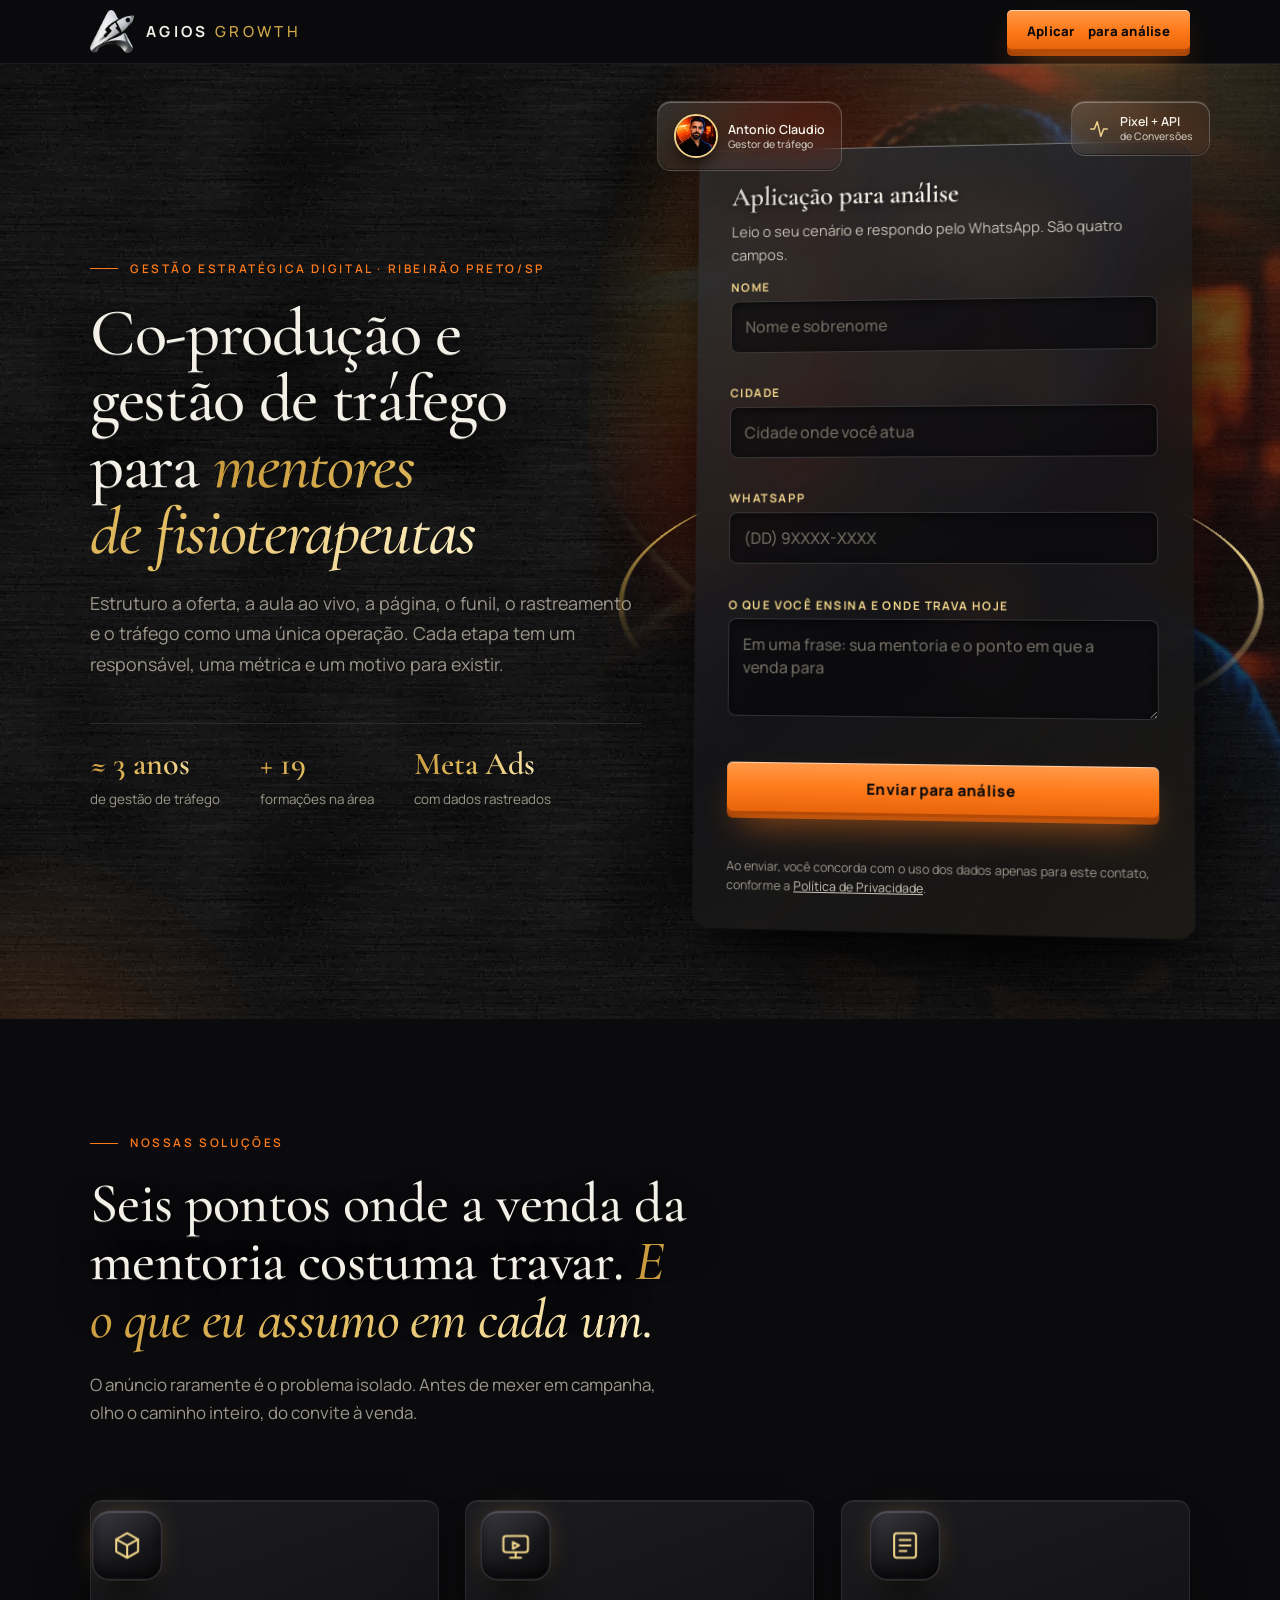
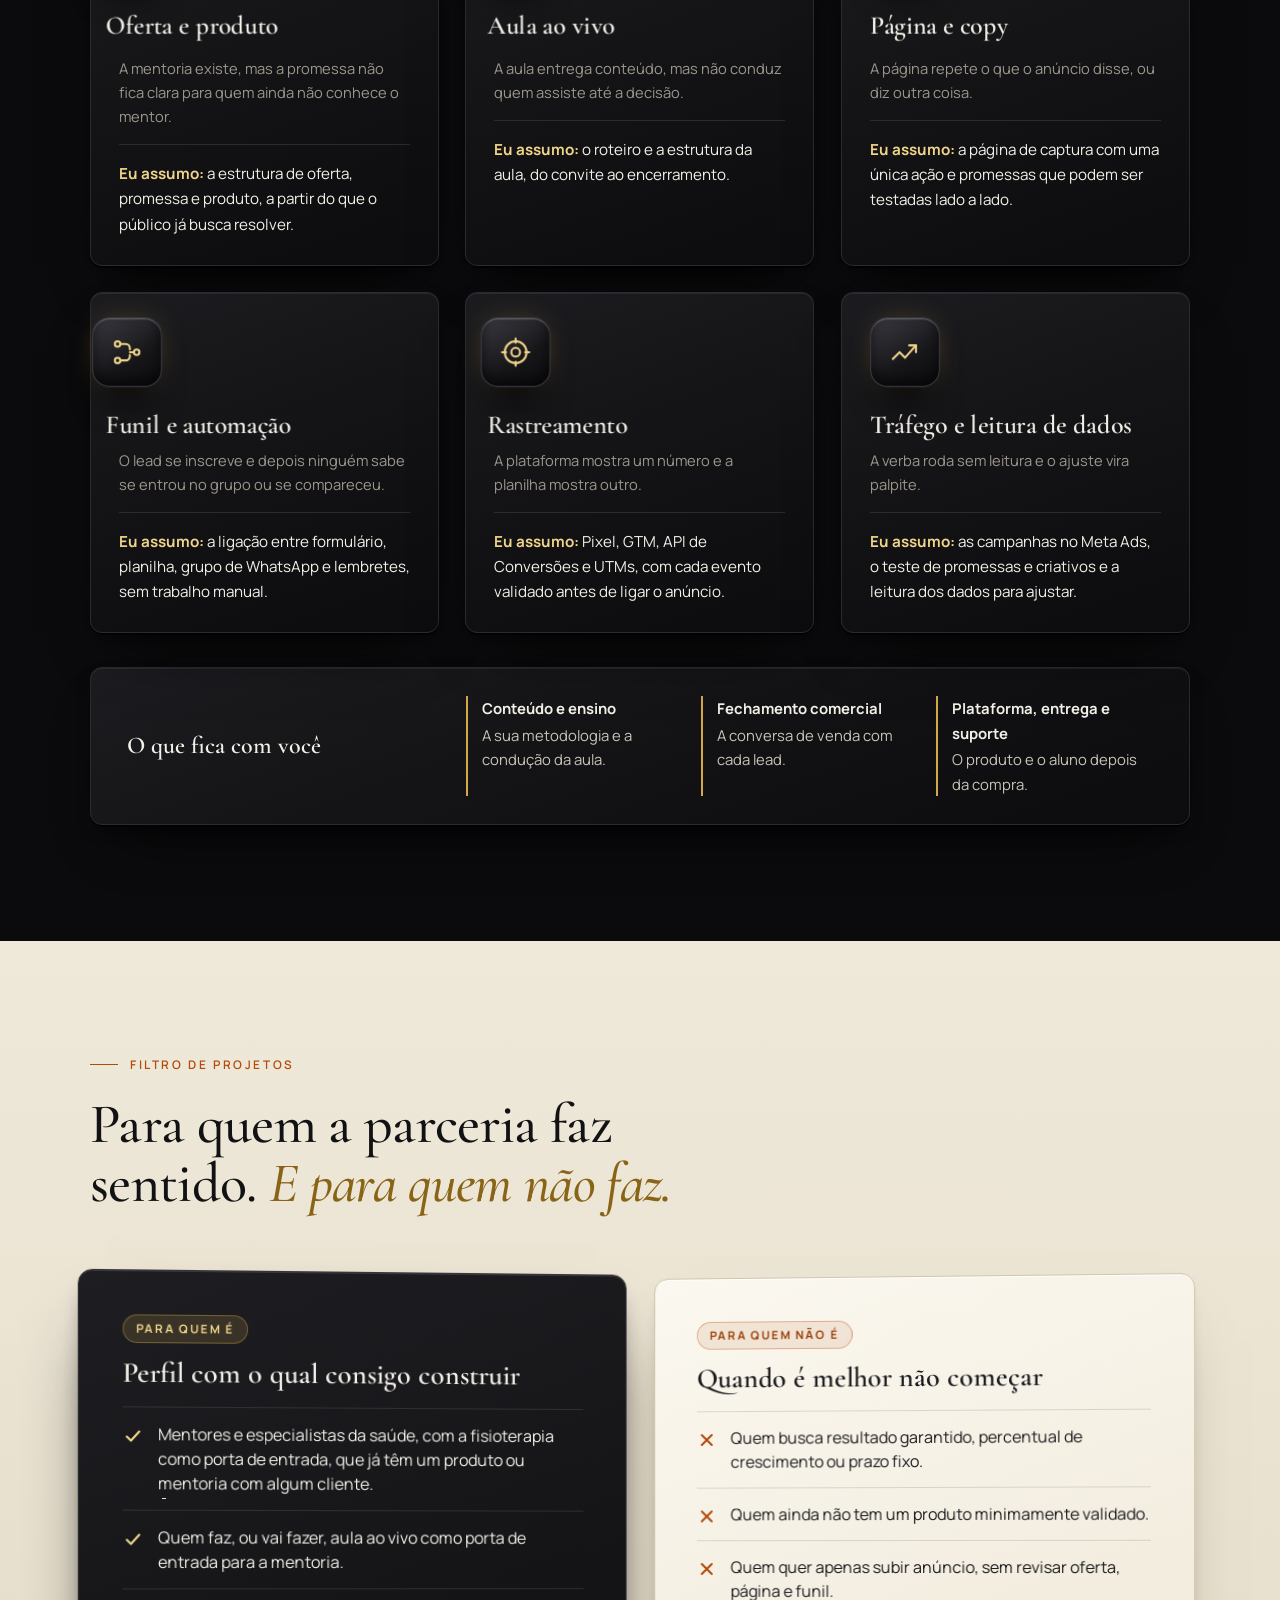
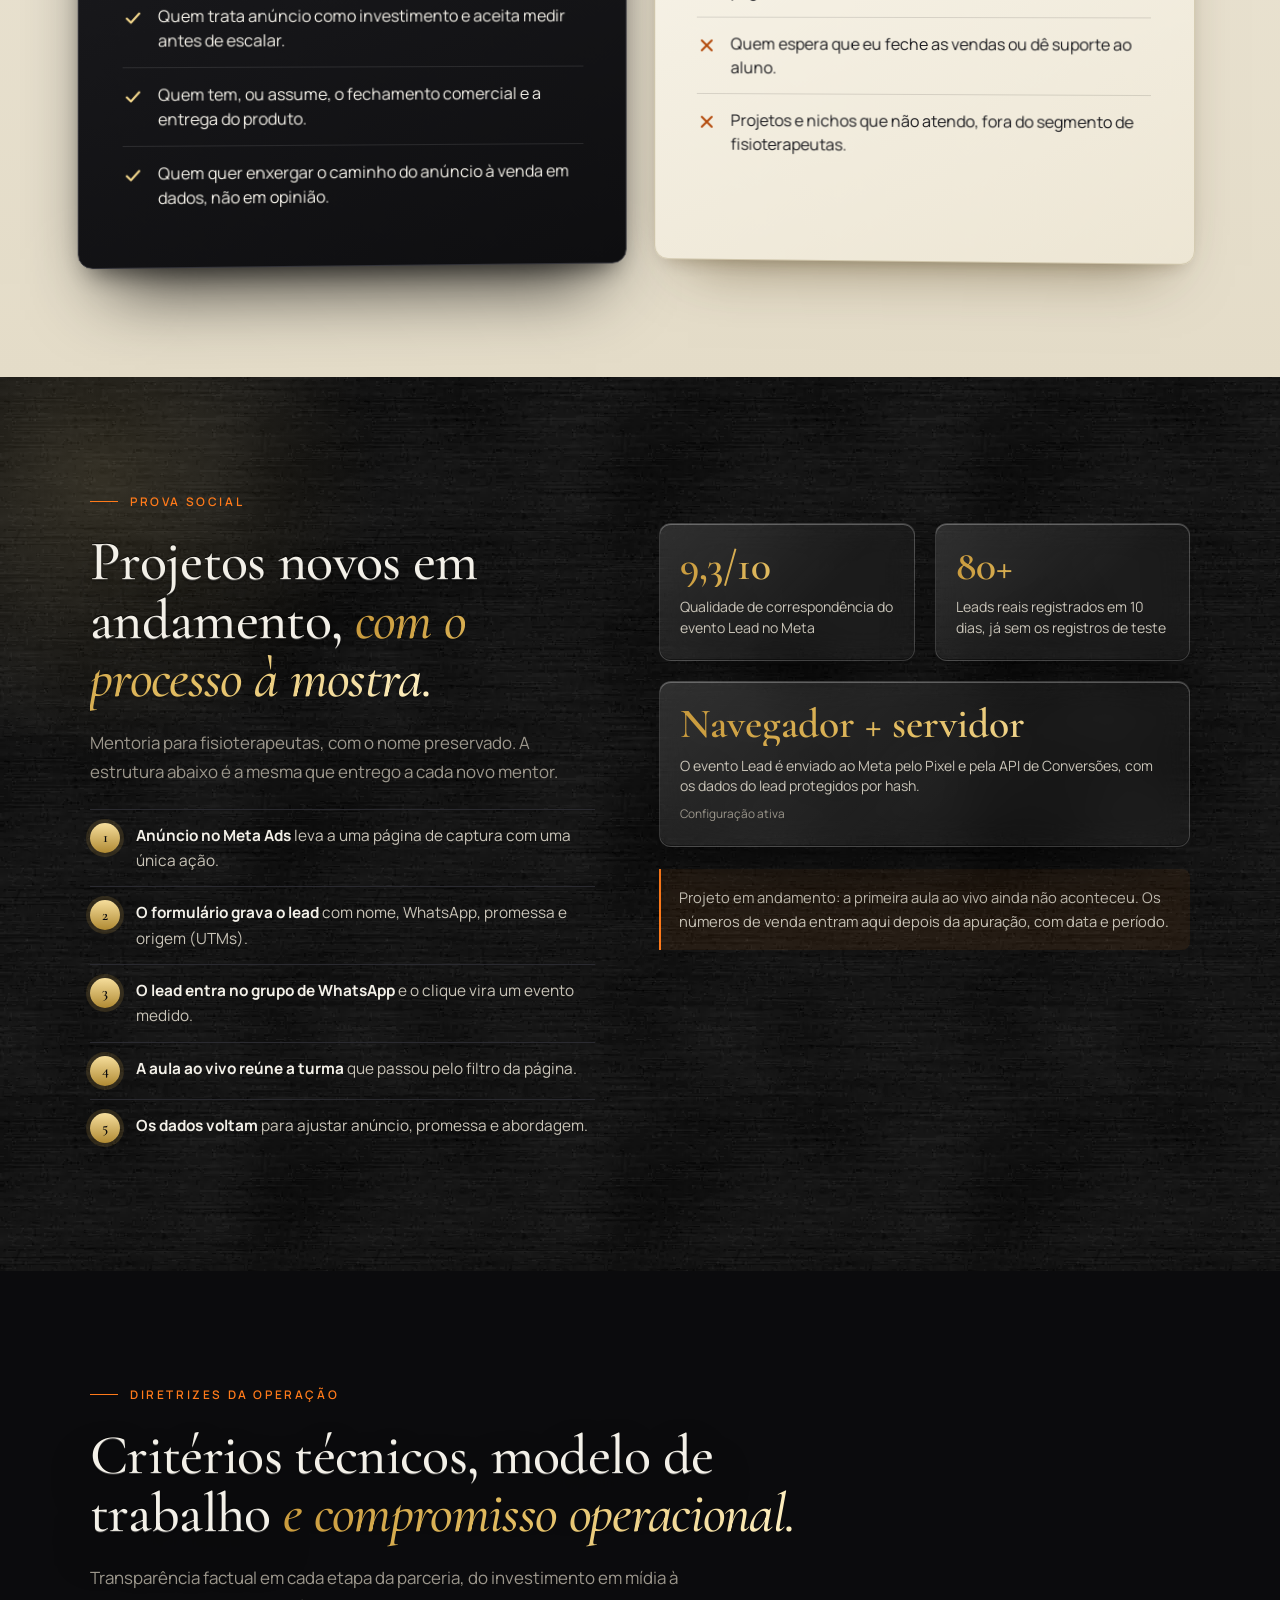
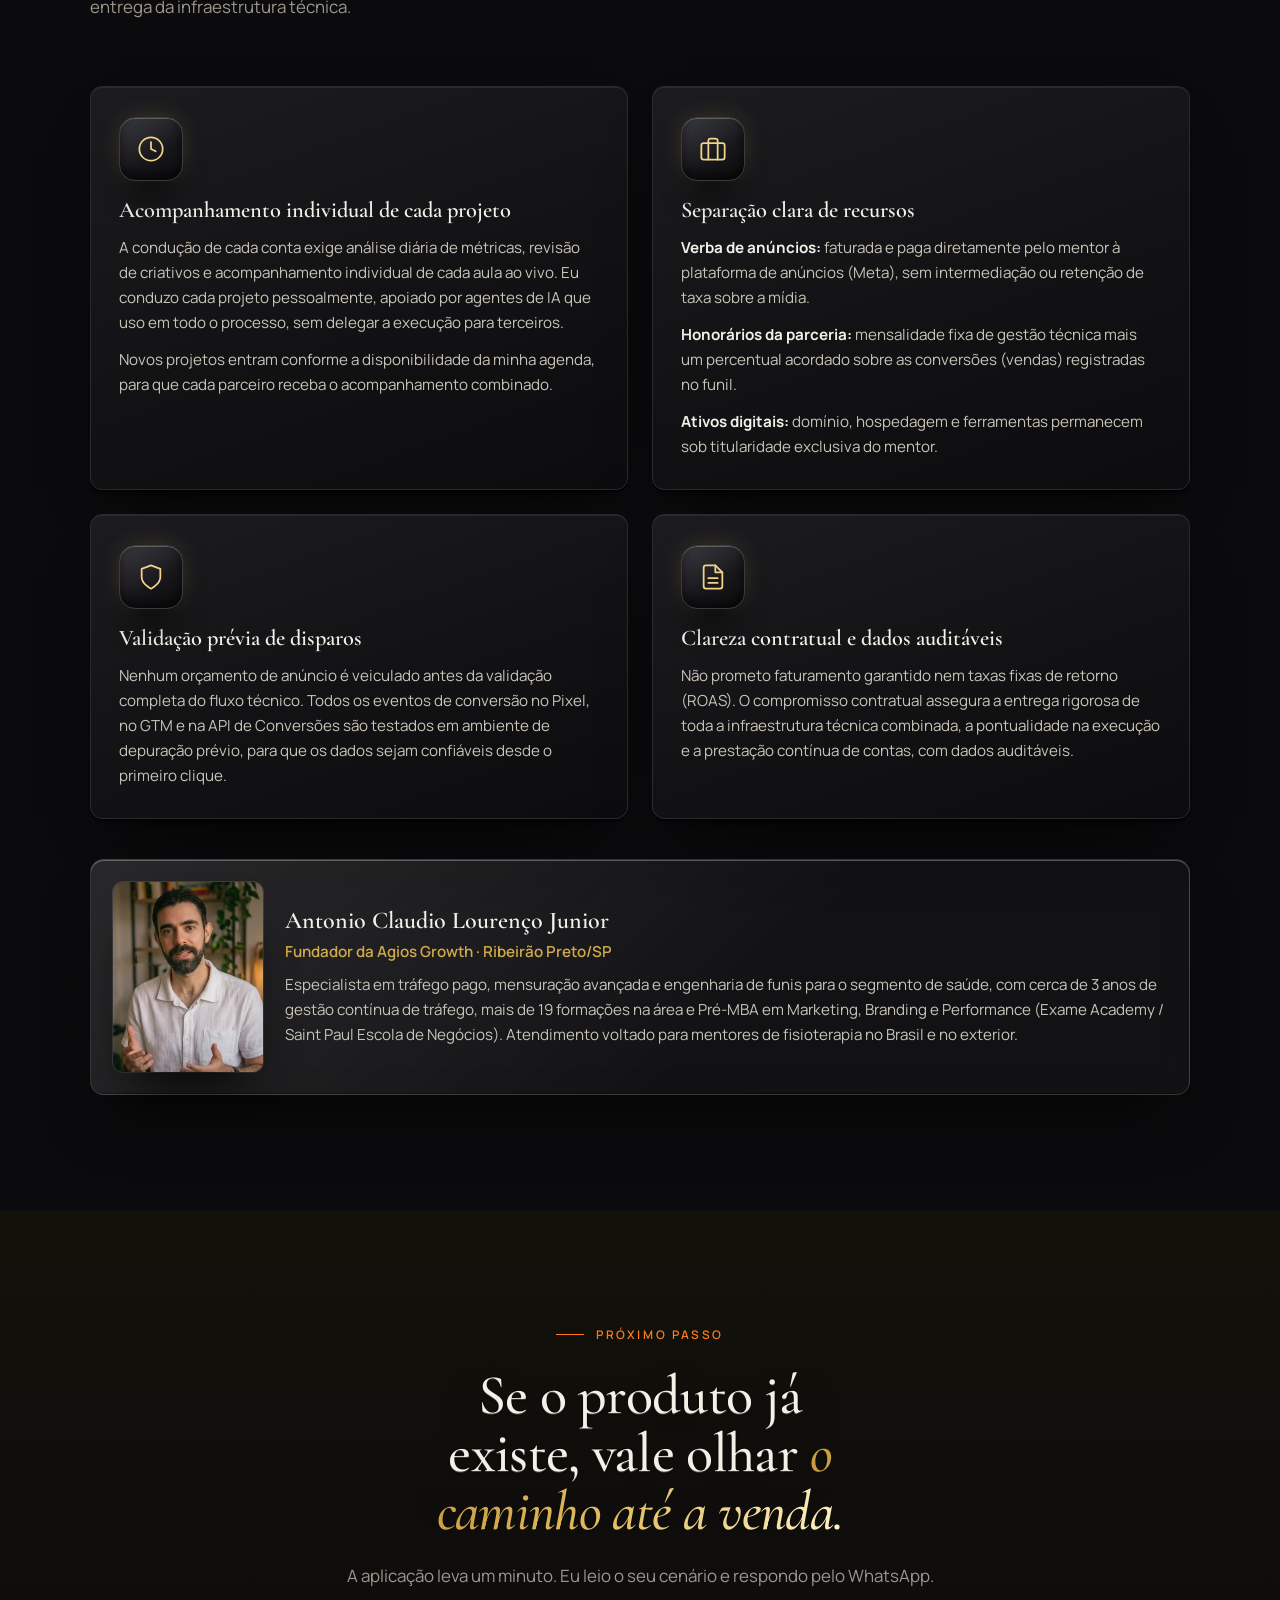
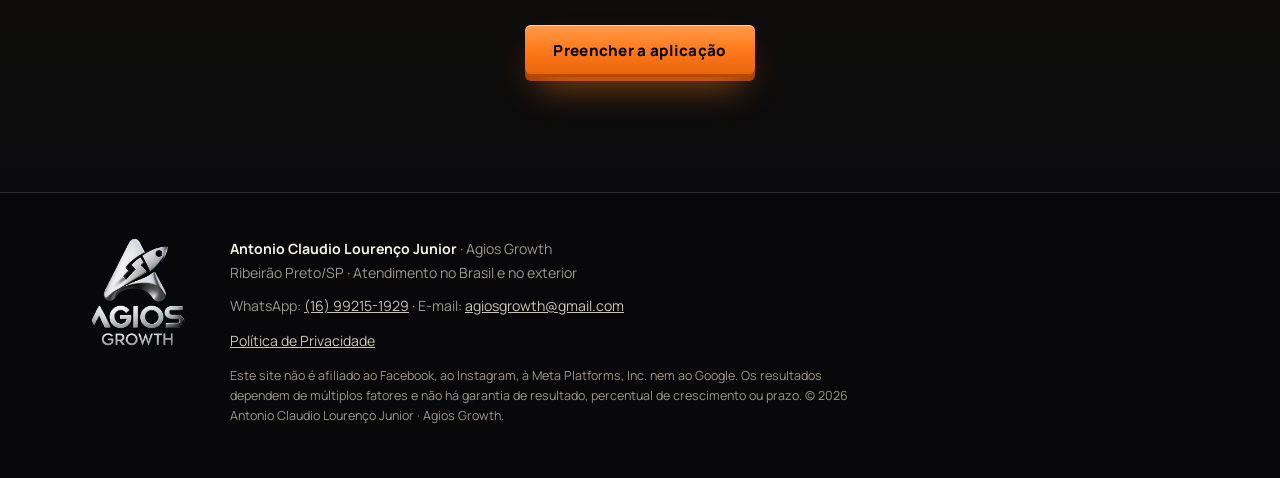
==== index.html @ ae83b144 "Add files via upload" ====
<!doctype html>
<html lang="pt-BR">
<head>
<meta charset="utf-8">
<meta name="viewport" content="width=device-width,initial-scale=1">
<title>Co-produção e gestão de tráfego para mentores de fisioterapeutas | Agios Growth</title>
<meta name="description" content="Oferta, aula ao vivo, página, funil, rastreamento e tráfego pago conduzidos em uma única operação para mentores de fisioterapeutas. Agios Growth, Ribeirão Preto/SP.">
<meta name="theme-color" content="#0B0B0D">
<link rel="canonical" href="https://gestaoparamentores.com.br/">
<meta property="og:type" content="website">
<meta property="og:url" content="https://gestaoparamentores.com.br/">
<meta property="og:site_name" content="Agios Growth">
<meta property="og:image" content="https://gestaoparamentores.com.br/img/og.jpg">
<meta property="og:image:width" content="1200">
<meta property="og:image:height" content="630">
<meta name="twitter:card" content="summary_large_image">
<meta property="og:locale" content="pt_BR">
<meta property="og:title" content="Co-produção e gestão de tráfego para mentores de fisioterapeutas">
<meta property="og:description" content="Do anúncio à venda, cada etapa com um responsável e uma métrica. Agios Growth.">
<link rel="icon" type="image/png" href="img/favicon-48.png">
<link rel="apple-touch-icon" href="img/icone-192.png">
<link rel="preconnect" href="https://fonts.googleapis.com">
<link rel="preconnect" href="https://fonts.gstatic.com" crossorigin>
<link rel="preload" as="image" href="img/hero.webp" type="image/webp" media="(min-width:1001px)">
<link href="https://fonts.googleapis.com/css2?family=Cormorant+Garamond:ital,wght@0,500;0,600;1,500;1,600&family=Manrope:wght@400;500;600;700;800&display=swap" rel="stylesheet">
<link rel="stylesheet" href="style.css">
<script src="config.js" defer></script>
<script src="app.js" defer></script>
<script type="application/ld+json">{"@context":"https://schema.org","@type":"ProfessionalService","name":"Agios Growth","founder":{"@type":"Person","name":"Antonio Claudio Lourenço Junior"},"areaServed":["BR","Exterior"],"address":{"@type":"PostalAddress","addressLocality":"Ribeirão Preto","addressRegion":"SP","addressCountry":"BR"},"description":"Co-produção e gestão de tráfego pago para mentores de fisioterapeutas."}</script>
</head>
<body>
<a class="skip" href="#aplicar">Ir para o formulário</a>

<header class="top">
<div class="wrap">
<a class="brand" href="#topo" aria-label="Agios Growth, início"><img src="img/simbolo-s.webp" alt="" width="44" height="43"><span>AGIOS <b>GROWTH</b></span></a>
<a class="btn btn-act" href="#aplicar" data-go-form>Aplicar<span class="hm">&nbsp;para análise</span></a>
</div>
</header>

<main id="topo">

<!-- DOBRA 1 · HERO + FORMULÁRIO -->
<section class="hero metal" aria-labelledby="h1">
<div class="orb beam" aria-hidden="true" style="width:900px;height:900px;right:-260px;top:-420px;background:radial-gradient(closest-side,rgba(240,212,138,.30),rgba(209,169,74,.10) 45%,transparent 70%)"></div>
<div class="orb" aria-hidden="true" style="width:700px;height:700px;left:-320px;bottom:-420px;background:radial-gradient(closest-side,rgba(255,122,26,.16),transparent 70%)"></div>
<div class="photo" aria-hidden="true"><img src="img/hero.webp" alt="" width="1200" height="1449" fetchpriority="high" decoding="async"></div>
<div class="wrap hero-grid">
<div>
<p class="kicker">Gestão estratégica digital · Ribeirão Preto/SP</p>
<h1 id="h1" class="emboss">Co-produção e gestão de tráfego para <span class="gold">mentores de fisioterapeutas</span></h1>
<p class="lead">Estruturo a oferta, a aula ao vivo, a página, o funil, o rastreamento e o tráfego como uma única operação. Cada etapa tem um responsável, uma métrica e um motivo para existir.</p>
<ul class="stats">
<li><span class="n gold">≈ 3 anos</span><span class="t">de gestão de tráfego</span></li>
<li><span class="n gold">+ 19</span><span class="t">formações na área</span></li>
<li><span class="n gold">Meta Ads</span><span class="t">com dados rastreados</span></li>
</ul>
</div>

<div class="card-wrap" id="aplicar">
<div class="ring" aria-hidden="true"><i></i></div>
<div class="glass chip fa" style="left:-7%;top:-5%" aria-hidden="true"><img class="av" src="img/hero.webp" alt="" width="44" height="44" decoding="async"><span>Antonio Claudio<small>Gestor de tráfego</small></span></div>
<div class="glass chip fb" style="right:-4%;top:-5%" aria-hidden="true"><svg width="22" height="22" viewBox="0 0 24 24" fill="none" stroke="#F0D48A" stroke-width="1.6" stroke-linecap="round" stroke-linejoin="round"><path d="M3 12h4l3-8 4 16 3-8h4"/></svg><span>Pixel + API<small>de Conversões</small></span></div>

<form id="form-lead" class="fcard" novalidate autocomplete="on" aria-labelledby="f-titulo">
<h2 id="f-titulo" class="emboss">Aplicação para análise</h2>
<p class="sub">Leio o seu cenário e respondo pelo WhatsApp. São quatro campos.</p>

<div class="field"><label for="f-nome">Nome</label><input id="f-nome" name="nome" type="text" autocomplete="name" placeholder="Nome e sobrenome" required><p class="err" role="alert"></p></div>
<div class="field"><label for="f-cidade">Cidade</label><input id="f-cidade" name="cidade" type="text" autocomplete="address-level2" placeholder="Cidade onde você atua" required><p class="err" role="alert"></p></div>
<div class="field"><label for="f-whatsapp">WhatsApp</label><input id="f-whatsapp" name="whatsapp" type="tel" inputmode="numeric" autocomplete="tel-national" placeholder="(DD) 9XXXX-XXXX" required><p class="err" role="alert"></p></div>
<div class="field"><label for="f-descricao">O que você ensina e onde trava hoje</label><textarea id="f-descricao" name="descricao" rows="3" maxlength="400" placeholder="Em uma frase: sua mentoria e o ponto em que a venda para" required></textarea><p class="err" role="alert"></p></div>
<div class="hp" aria-hidden="true"><label>Empresa<input name="empresa" type="text" tabindex="-1" autocomplete="off"></label></div>

<button class="btn btn-act" type="submit">Enviar para análise</button>
<p class="fmsg" id="fmsg" role="alert"></p>
<p class="fine">Ao enviar, você concorda com o uso dos dados apenas para este contato, conforme a <a href="privacidade.html">Política de Privacidade</a>.</p>
</form>
</div>
</div>
</section>

<!-- DOBRA 2 · SOLUÇÕES -->
<section class="sec" aria-labelledby="h-sol">
<div class="wrap">
<div class="rv" style="max-width:820px">
<p class="kicker">Nossas soluções</p>
<h2 id="h-sol" class="h2 emboss">Seis pontos onde a venda da mentoria costuma travar. <span class="gold">E o que eu assumo em cada um.</span></h2>
<p class="lead">O anúncio raramente é o problema isolado. Antes de mexer em campanha, olho o caminho inteiro, do convite à venda.</p>
</div>

<div class="g3" style="margin-top:clamp(40px,6vw,72px)">
<article class="sol plate rv">
<div class="ico"><svg width="30" height="30" viewBox="0 0 24 24" fill="none" stroke="#F0D48A" stroke-width="1.5" stroke-linecap="round" stroke-linejoin="round"><path d="M12 3l8 4.5v9L12 21l-8-4.5v-9z"/><path d="M12 12l8-4.5M12 12v9M12 12L4 7.5"/></svg></div>
<h3>Oferta e produto</h3>
<p class="trava">A mentoria existe, mas a promessa não fica clara para quem ainda não conhece o mentor.</p>
<p class="assumo"><b>Eu assumo:</b> a estrutura de oferta, promessa e produto, a partir do que o público já busca resolver.</p>
</article>
<article class="sol plate rv">
<div class="ico"><svg width="30" height="30" viewBox="0 0 24 24" fill="none" stroke="#F0D48A" stroke-width="1.5" stroke-linecap="round" stroke-linejoin="round"><rect x="3" y="5" width="18" height="12" rx="2"/><path d="M10 9.5l4.5 2.5-4.5 2.5zM8 21h8M12 17v4"/></svg></div>
<h3>Aula ao vivo</h3>
<p class="trava">A aula entrega conteúdo, mas não conduz quem assiste até a decisão.</p>
<p class="assumo"><b>Eu assumo:</b> o roteiro e a estrutura da aula, do convite ao encerramento.</p>
</article>
<article class="sol plate rv">
<div class="ico"><svg width="30" height="30" viewBox="0 0 24 24" fill="none" stroke="#F0D48A" stroke-width="1.5" stroke-linecap="round" stroke-linejoin="round"><rect x="4" y="3" width="16" height="18" rx="2"/><path d="M8 8h8M8 12h8M8 16h5"/></svg></div>
<h3>Página e copy</h3>
<p class="trava">A página repete o que o anúncio disse, ou diz outra coisa.</p>
<p class="assumo"><b>Eu assumo:</b> a página de captura com uma única ação e promessas que podem ser testadas lado a lado.</p>
</article>
<article class="sol plate rv">
<div class="ico"><svg width="30" height="30" viewBox="0 0 24 24" fill="none" stroke="#F0D48A" stroke-width="1.5" stroke-linecap="round" stroke-linejoin="round"><circle cx="5" cy="6" r="2"/><circle cx="5" cy="18" r="2"/><circle cx="19" cy="12" r="2"/><path d="M7 6h4a3 3 0 013 3v1M7 18h4a3 3 0 003-3v-1M14 12h3"/></svg></div>
<h3>Funil e automação</h3>
<p class="trava">O lead se inscreve e depois ninguém sabe se entrou no grupo ou se compareceu.</p>
<p class="assumo"><b>Eu assumo:</b> a ligação entre formulário, planilha, grupo de WhatsApp e lembretes, sem trabalho manual.</p>
</article>
<article class="sol plate rv">
<div class="ico"><svg width="30" height="30" viewBox="0 0 24 24" fill="none" stroke="#F0D48A" stroke-width="1.5" stroke-linecap="round" stroke-linejoin="round"><circle cx="12" cy="12" r="8"/><circle cx="12" cy="12" r="3.2"/><path d="M12 2v3M12 19v3M2 12h3M19 12h3"/></svg></div>
<h3>Rastreamento</h3>
<p class="trava">A plataforma mostra um número e a planilha mostra outro.</p>
<p class="assumo"><b>Eu assumo:</b> Pixel, GTM, API de Conversões e UTMs, com cada evento validado antes de ligar o anúncio.</p>
</article>
<article class="sol plate rv">
<div class="ico"><svg width="30" height="30" viewBox="0 0 24 24" fill="none" stroke="#F0D48A" stroke-width="1.5" stroke-linecap="round" stroke-linejoin="round"><path d="M3 17l5-5 4 4 8-9"/><path d="M15 7h5v5"/></svg></div>
<h3>Tráfego e leitura de dados</h3>
<p class="trava">A verba roda sem leitura e o ajuste vira palpite.</p>
<p class="assumo"><b>Eu assumo:</b> as campanhas no Meta Ads, o teste de promessas e criativos e a leitura dos dados para ajustar.</p>
</article>
</div>

<div class="fica plate rv">
<h3>O que fica com você</h3>
<ul>
<li><strong>Conteúdo e ensino</strong>A sua metodologia e a condução da aula.</li>
<li><strong>Fechamento comercial</strong>A conversa de venda com cada lead.</li>
<li><strong>Plataforma, entrega e suporte</strong>O produto e o aluno depois da compra.</li>
</ul>
</div>
</div>
</section>

<!-- DOBRA 3 · PARA QUEM É / NÃO É -->
<section class="sec light" aria-labelledby="h-fit">
<div class="wrap">
<div class="rv" style="max-width:820px">
<p class="kicker">Filtro de projetos</p>
<h2 id="h-fit" class="h2">Para quem a parceria faz sentido. <span class="gold-d">E para quem não faz.</span></h2>
</div>
<div class="fit">
<div class="yes rv">
<span class="badge">Para quem é</span>
<h3>Perfil com o qual consigo construir</h3>
<ul>
<li><svg width="20" height="20" viewBox="0 0 20 20" fill="none" stroke="#F0D48A" stroke-width="2" stroke-linecap="round" stroke-linejoin="round"><path d="M4 10.5l4 4 8-9"/></svg><span>Mentores e especialistas da saúde, com a fisioterapia como porta de entrada, que já têm um produto ou mentoria com algum cliente.</span></li>
<li><svg width="20" height="20" viewBox="0 0 20 20" fill="none" stroke="#F0D48A" stroke-width="2" stroke-linecap="round" stroke-linejoin="round"><path d="M4 10.5l4 4 8-9"/></svg><span>Quem faz, ou vai fazer, aula ao vivo como porta de entrada para a mentoria.</span></li>
<li><svg width="20" height="20" viewBox="0 0 20 20" fill="none" stroke="#F0D48A" stroke-width="2" stroke-linecap="round" stroke-linejoin="round"><path d="M4 10.5l4 4 8-9"/></svg><span>Quem trata anúncio como investimento e aceita medir antes de escalar.</span></li>
<li><svg width="20" height="20" viewBox="0 0 20 20" fill="none" stroke="#F0D48A" stroke-width="2" stroke-linecap="round" stroke-linejoin="round"><path d="M4 10.5l4 4 8-9"/></svg><span>Quem tem, ou assume, o fechamento comercial e a entrega do produto.</span></li>
<li><svg width="20" height="20" viewBox="0 0 20 20" fill="none" stroke="#F0D48A" stroke-width="2" stroke-linecap="round" stroke-linejoin="round"><path d="M4 10.5l4 4 8-9"/></svg><span>Quem quer enxergar o caminho do anúncio à venda em dados, não em opinião.</span></li>
</ul>
</div>
<div class="no rv">
<span class="badge">Para quem não é</span>
<h3>Quando é melhor não começar</h3>
<ul>
<li><svg width="20" height="20" viewBox="0 0 20 20" fill="none" stroke="#B3490A" stroke-width="2" stroke-linecap="round"><path d="M5 5l10 10M15 5L5 15"/></svg><span>Quem busca resultado garantido, percentual de crescimento ou prazo fixo.</span></li>
<li><svg width="20" height="20" viewBox="0 0 20 20" fill="none" stroke="#B3490A" stroke-width="2" stroke-linecap="round"><path d="M5 5l10 10M15 5L5 15"/></svg><span>Quem ainda não tem um produto minimamente validado.</span></li>
<li><svg width="20" height="20" viewBox="0 0 20 20" fill="none" stroke="#B3490A" stroke-width="2" stroke-linecap="round"><path d="M5 5l10 10M15 5L5 15"/></svg><span>Quem quer apenas subir anúncio, sem revisar oferta, página e funil.</span></li>
<li><svg width="20" height="20" viewBox="0 0 20 20" fill="none" stroke="#B3490A" stroke-width="2" stroke-linecap="round"><path d="M5 5l10 10M15 5L5 15"/></svg><span>Quem espera que eu feche as vendas ou dê suporte ao aluno.</span></li>
<li><svg width="20" height="20" viewBox="0 0 20 20" fill="none" stroke="#B3490A" stroke-width="2" stroke-linecap="round"><path d="M5 5l10 10M15 5L5 15"/></svg><span>Projetos e nichos que não atendo, fora do segmento de fisioterapeutas.</span></li>
</ul>
</div>
</div>
</div>
</section>

<!-- DOBRA 4 · PROVA SOCIAL -->
<section class="sec metal" aria-labelledby="h-prova">
<div class="orb beam" aria-hidden="true" style="width:800px;height:800px;left:-300px;top:-300px;background:radial-gradient(closest-side,rgba(240,212,138,.14),transparent 70%)"></div>
<div class="wrap">
<div class="proof">
<div class="rv">
<p class="kicker">Prova social</p>
<h2 id="h-prova" class="h2 emboss">Projetos novos em andamento, <span class="gold">com o processo à mostra.</span></h2>
<p class="lead">Mentoria para fisioterapeutas, com o nome preservado. A estrutura abaixo é a mesma que entrego a cada novo mentor.</p>
<ol class="flow">
<li><span><strong>Anúncio no Meta Ads</strong> leva a uma página de captura com uma única ação.</span></li>
<li><span><strong>O formulário grava o lead</strong> com nome, WhatsApp, promessa e origem (UTMs).</span></li>
<li><span><strong>O lead entra no grupo de WhatsApp</strong> e o clique vira um evento medido.</span></li>
<li><span><strong>A aula ao vivo reúne a turma</strong> que passou pelo filtro da página.</span></li>
<li><span><strong>Os dados voltam</strong> para ajustar anúncio, promessa e abordagem.</span></li>
</ol>
</div>
<div class="rv">
<div class="metrics">
<div class="metric glass"><p class="v gold">9,3/10</p><p class="l">Qualidade de correspondência do evento Lead no Meta</p></div>
<div class="metric glass"><p class="v gold">80+</p><p class="l">Leads reais registrados em 10 dias, já sem os registros de teste</p></div>
<div class="metric glass" style="grid-column:1/-1"><p class="v gold">Navegador + servidor</p><p class="l">O evento Lead é enviado ao Meta pelo Pixel e pela API de Conversões, com os dados do lead protegidos por hash.</p><span class="d">Configuração ativa</span></div>
</div>
<p class="note">Projeto em andamento: a primeira aula ao vivo ainda não aconteceu. Os números de venda entram aqui depois da apuração, com data e período.</p>
</div>
</div>

</div>
</section>

<!-- DIRETRIZES DA OPERAÇÃO -->
<section class="sec dir" aria-labelledby="h-diretrizes">
<div class="wrap">
<div class="rv" style="max-width:820px">
<p class="kicker">Diretrizes da operação</p>
<h2 id="h-diretrizes" class="h2 emboss">Critérios técnicos, modelo de trabalho <span class="gold">e compromisso operacional.</span></h2>
<p class="lead">Transparência factual em cada etapa da parceria, do investimento em mídia à entrega da infraestrutura técnica.</p>
</div>

<div class="dir-grid">

<article class="plate rv">
<div class="ico"><svg width="28" height="28" viewBox="0 0 24 24" fill="none" stroke="#F0D48A" stroke-width="1.5" stroke-linecap="round" stroke-linejoin="round" aria-hidden="true"><circle cx="12" cy="12" r="10"/><polyline points="12 6 12 12 16 14"/></svg></div>
<h3>Acompanhamento individual de cada projeto</h3>
<p>A condução de cada conta exige análise diária de métricas, revisão de criativos e acompanhamento individual de cada aula ao vivo. Eu conduzo cada projeto pessoalmente, apoiado por agentes de IA que uso em todo o processo, sem delegar a execução para terceiros.</p>
<p>Novos projetos entram conforme a disponibilidade da minha agenda, para que cada parceiro receba o acompanhamento combinado.</p>
</article>

<article class="plate rv">
<div class="ico"><svg width="28" height="28" viewBox="0 0 24 24" fill="none" stroke="#F0D48A" stroke-width="1.5" stroke-linecap="round" stroke-linejoin="round" aria-hidden="true"><rect x="2" y="7" width="20" height="14" rx="2" ry="2"/><path d="M16 21V5a2 2 0 0 0-2-2h-4a2 2 0 0 0-2 2v16"/></svg></div>
<h3>Separação clara de recursos</h3>
<p><strong>Verba de anúncios:</strong> faturada e paga diretamente pelo mentor à plataforma de anúncios (Meta), sem intermediação ou retenção de taxa sobre a mídia.</p>
<p><strong>Honorários da parceria:</strong> mensalidade fixa de gestão técnica mais um percentual acordado sobre as conversões (vendas) registradas no funil.</p>
<p><strong>Ativos digitais:</strong> domínio, hospedagem e ferramentas permanecem sob titularidade exclusiva do mentor.</p>
</article>

<article class="plate rv">
<div class="ico"><svg width="28" height="28" viewBox="0 0 24 24" fill="none" stroke="#F0D48A" stroke-width="1.5" stroke-linecap="round" stroke-linejoin="round" aria-hidden="true"><path d="M12 22s8-4 8-10V5l-8-3-8 3v7c0 6 8 10 8 10z"/></svg></div>
<h3>Validação prévia de disparos</h3>
<p>Nenhum orçamento de anúncio é veiculado antes da validação completa do fluxo técnico. Todos os eventos de conversão no Pixel, no GTM e na API de Conversões são testados em ambiente de depuração prévio, para que os dados sejam confiáveis desde o primeiro clique.</p>
</article>

<article class="plate rv">
<div class="ico"><svg width="28" height="28" viewBox="0 0 24 24" fill="none" stroke="#F0D48A" stroke-width="1.5" stroke-linecap="round" stroke-linejoin="round" aria-hidden="true"><path d="M14 2H6a2 2 0 0 0-2 2v16a2 2 0 0 0 2 2h12a2 2 0 0 0 2-2V8z"/><polyline points="14 2 14 8 20 8"/><line x1="16" y1="13" x2="8" y2="13"/><line x1="16" y1="17" x2="8" y2="17"/></svg></div>
<h3>Clareza contratual e dados auditáveis</h3>
<p>Não prometo faturamento garantido nem taxas fixas de retorno (ROAS). O compromisso contratual assegura a entrega rigorosa de toda a infraestrutura técnica combinada, a pontualidade na execução e a prestação contínua de contas, com dados auditáveis.</p>
</article>

</div>

<div class="who glass rv">
<img src="img/especialista.webp" alt="Antonio Claudio Lourenço Jr., fundador da Agios Growth" width="150" height="190" loading="lazy" decoding="async">
<div>
<h3>Antonio Claudio Lourenço Junior</h3>
<p class="role">Fundador da Agios Growth · Ribeirão Preto/SP</p>
<p>Especialista em tráfego pago, mensuração avançada e engenharia de funis para o segmento de saúde, com cerca de 3 anos de gestão contínua de tráfego, mais de 19 formações na área e Pré-MBA em Marketing, Branding e Performance (Exame Academy / Saint Paul Escola de Negócios). Atendimento voltado para mentores de fisioterapia no Brasil e no exterior.</p>
</div>
</div>

</div>
</section>

<!-- FECHAMENTO -->
<section class="sec close" aria-labelledby="h-fim">
<div class="wrap">
<p class="kicker" style="justify-content:center">Próximo passo</p>
<h2 id="h-fim" class="h2 emboss">Se o produto já existe, vale olhar <span class="gold">o caminho até a venda.</span></h2>
<p class="lead">A aplicação leva um minuto. Eu leio o seu cenário e respondo pelo WhatsApp.</p>
<p style="margin-top:34px"><a class="btn btn-act" href="#aplicar" data-go-form>Preencher a aplicação</a></p>
</div>
</section>
</main>

<footer class="foot">
<div class="wrap">
<img src="img/logo-s.webp" alt="Agios Growth" width="96" height="109" loading="lazy">
<div>
<p><strong>Antonio Claudio Lourenço Junior</strong> · Agios Growth<br>Ribeirão Preto/SP · Atendimento no Brasil e no exterior</p>
<p class="contact">WhatsApp: <a href="https://wa.me/5516992151929" rel="noopener">(16) 99215-1929</a> · E-mail: <a href="mailto:agiosgrowth@gmail.com">agiosgrowth@gmail.com</a></p>
<nav aria-label="Informações legais"><a href="privacidade.html">Política de Privacidade</a></nav>
<p class="meta">Este site não é afiliado ao Facebook, ao Instagram, à Meta Platforms, Inc. nem ao Google. Os resultados dependem de múltiplos fatores e não há garantia de resultado, percentual de crescimento ou prazo. © 2026 Antonio Claudio Lourenço Junior · Agios Growth.</p>
</div>
</div>
</footer>

<div id="cookie" class="cookie glass" role="dialog" aria-label="Aviso de cookies">
<p>Uso cookies de medição para entender de onde vêm as visitas e avaliar os anúncios. Detalhes na <a href="privacidade.html#cookies">Política de Privacidade</a>.</p>
<button class="btn btn-line" id="cookie-no" type="button">Recusar</button>
<button class="btn btn-act" id="cookie-ok" type="button">Aceitar</button>
</div>
</body>
</html>
---- style.css ----
/* Agios Growth · LP infoprodutores · base visual v1.0 (preto metal, dourado, laranja só na ação) */
:root{
  --bg:#0B0B0D;--g1:#141417;--g2:#1B1B1F;--line:#2A2A30;
  --gold:#D1A94A;--gold-l:#F0D48A;--gold-xl:#FFF1C4;
  --act:#FF7A1A;--act-d:#E5620A;
  --txt:#F3F0E8;--mut:#9C978C;--soft:#C9C4B8;
  --serif:"Cormorant Garamond",Georgia,"Times New Roman",serif;
  --sans:"Manrope",system-ui,-apple-system,"Segoe UI",sans-serif;
}
*{box-sizing:border-box}
html{scroll-behavior:smooth;-webkit-text-size-adjust:100%}
body{margin:0;background:var(--bg);color:var(--txt);font:400 16px/1.65 var(--sans);-webkit-font-smoothing:antialiased;overflow-x:hidden}
h1,h2,h3,p,ul,ol,figure{margin:0}
ul,ol{padding:0;list-style:none}
img{max-width:100%;display:block}
a{color:var(--gold-l)}a:hover{color:var(--gold-xl)}
:focus-visible{outline:2px solid var(--gold-l);outline-offset:3px}
.sr{position:absolute;width:1px;height:1px;overflow:hidden;clip:rect(0 0 0 0);white-space:nowrap}
.skip{position:absolute;left:12px;top:-60px;background:var(--gold-l);color:#0B0B0D;padding:10px 16px;border-radius:4px;font-weight:700;z-index:100;text-decoration:none}
.skip:focus{top:12px}

.wrap{max-width:1180px;margin-inline:auto;padding-inline:clamp(20px,4vw,40px);position:relative}
.sec{padding-block:clamp(72px,9vw,124px);position:relative;overflow:hidden}
.metal{background-color:#0F0F11;background-image:url(img/metal.webp);background-size:360px 360px}
.serif{font-family:var(--serif)}
.kicker{font:600 .74rem/1.5 var(--sans);letter-spacing:.22em;text-transform:uppercase;color:var(--act);margin-bottom:22px;display:flex;align-items:center;gap:12px}
.kicker::before{content:"";width:28px;height:1px;background:var(--act);flex:none}
.h2{font-family:var(--serif);font-weight:500;font-size:clamp(2.1rem,4.4vw,3.5rem);line-height:1.04;letter-spacing:-.012em;text-wrap:balance}
.lead{color:var(--mut);font-size:1.06rem;line-height:1.7;max-width:60ch;margin-top:22px}
.gold{text-shadow:none;background-image:linear-gradient(100deg,#C99A3C 0%,#E3BE63 22%,#FFF1C4 46%,#F0D48A 54%,#CFA146 78%,#E3BE63 100%);background-size:220% 100%;-webkit-background-clip:text;background-clip:text;color:transparent;font-style:italic;animation:sheen 8s linear infinite}
/* tipografia em alto relevo */
.emboss{text-shadow:0 1px 0 rgba(255,255,255,.22),0 -1px 0 rgba(0,0,0,.65),0 2px 3px rgba(0,0,0,.5),0 22px 38px rgba(0,0,0,.55)}

.glass{background:linear-gradient(135deg,rgba(255,255,255,.13),rgba(255,255,255,.03) 60%);border:1px solid rgba(255,255,255,.15);-webkit-backdrop-filter:blur(16px) saturate(150%);backdrop-filter:blur(16px) saturate(150%);box-shadow:inset 0 1px 0 rgba(255,255,255,.28),inset 0 -1px 0 rgba(0,0,0,.4),0 34px 70px -28px rgba(0,0,0,.85)}
.plate{background:linear-gradient(160deg,#1C1C20 0%,#121214 55%,#0C0C0E 100%);border:1px solid var(--line);box-shadow:inset 0 1px 0 rgba(255,255,255,.07),0 2px 0 rgba(0,0,0,.6),0 30px 60px -30px rgba(0,0,0,.95),0 8px 18px -8px rgba(0,0,0,.7)}

/* botões: laranja = ação principal; verde WhatsApp só no botão do WhatsApp */
.btn{display:inline-flex;align-items:center;justify-content:center;gap:10px;min-height:52px;padding:14px 28px;font:800 .95rem/1.2 var(--sans);letter-spacing:.02em;text-decoration:none;border-radius:6px;cursor:pointer;border:0;transition:transform .25s,box-shadow .25s,filter .25s}
.btn-act{background:linear-gradient(180deg,#FF9A4A 0%,#FF7A1A 48%,#E5620A 100%);color:#0B0B0D;box-shadow:inset 0 1px 0 rgba(255,255,255,.55),inset 0 -3px 0 rgba(120,40,0,.45),0 18px 36px -14px rgba(255,122,26,.75),0 4px 0 #A14308}
.btn-act:hover{color:#0B0B0D;transform:translateY(-2px);filter:brightness(1.06);box-shadow:inset 0 1px 0 rgba(255,255,255,.65),inset 0 -3px 0 rgba(120,40,0,.45),0 24px 44px -14px rgba(255,122,26,.9),0 6px 0 #A14308}
.btn-act:active{transform:translateY(2px);box-shadow:inset 0 1px 0 rgba(255,255,255,.4),0 8px 18px -10px rgba(255,122,26,.7),0 1px 0 #A14308}
.btn-act[disabled]{filter:grayscale(.5) brightness(.8);cursor:wait;transform:none}
.btn-line{background:transparent;color:var(--txt);border:1px solid #3A3A42}
.btn-line:hover{color:var(--gold-l);border-color:var(--gold)}
.btn-wa{background:linear-gradient(180deg,#43E57F 0%,#25D366 50%,#1AAE52 100%);color:#06210F;font-size:1.05rem;min-height:62px;padding:18px 34px;box-shadow:inset 0 1px 0 rgba(255,255,255,.6),inset 0 -3px 0 rgba(0,70,30,.4),0 20px 40px -14px rgba(37,211,102,.7),0 4px 0 #0E7A39;position:relative;animation:waPulse 2.4s ease-out infinite}
.btn-wa:hover{color:#06210F;transform:translateY(-2px);filter:brightness(1.05)}
.btn-wa svg{flex:none}

/* topo */
.top{position:sticky;top:0;z-index:40;background:rgba(11,11,13,.74);-webkit-backdrop-filter:blur(18px) saturate(140%);backdrop-filter:blur(18px) saturate(140%);border-bottom:1px solid rgba(255,255,255,.08)}
.top .wrap{display:flex;align-items:center;justify-content:space-between;gap:20px;padding-block:10px}
.brand{display:flex;align-items:center;gap:12px;text-decoration:none;color:var(--txt)}
.brand img{width:44px;height:auto}
.brand span{font:700 .95rem/1 var(--sans);letter-spacing:.22em}
.brand b{color:var(--gold);font-weight:500}
.top .btn{min-height:42px;padding:10px 20px;font-size:.82rem;border-radius:5px}

/* hero */
.hero{padding-block:clamp(36px,6vw,84px) clamp(56px,7vw,104px);position:relative;overflow:hidden}
.hero .photo{position:absolute;right:max(-60px,calc((100vw - 1180px)/-2));top:0;bottom:0;width:min(58%,760px);pointer-events:none}
.hero .photo img{width:100%;height:100%;object-fit:cover;object-position:55% 8%;-webkit-mask-image:radial-gradient(ellipse 62% 70% at 60% 42%,#000 50%,transparent 100%);mask-image:radial-gradient(ellipse 62% 70% at 60% 42%,#000 50%,transparent 100%);opacity:.34;filter:blur(1.5px) saturate(1.1)}
.hero-grid{display:grid;grid-template-columns:minmax(0,1.05fr) minmax(0,.95fr);gap:clamp(28px,4vw,64px);align-items:center;position:relative;z-index:2}
.hero h1{font-family:var(--serif);font-weight:500;font-size:clamp(2.45rem,5.2vw,4.4rem);line-height:1;letter-spacing:-.02em;text-wrap:balance}
.hero .lead{font-size:1.12rem;max-width:52ch}
.stats{display:flex;flex-wrap:wrap;gap:14px 40px;margin-top:44px;padding-top:24px;border-top:1px solid var(--line)}
.stats li span{display:block}
.stats .n{font:600 2rem/1 var(--serif)}
.stats .t{color:var(--mut);font-size:.84rem;margin-top:8px}
.orb{position:absolute;border-radius:50%;pointer-events:none}

.card-wrap{position:relative;perspective:1200px}
.ring{position:absolute;left:50%;top:50%;width:112%;aspect-ratio:1;margin:-56% 0 0 -56%;transform:perspective(900px) rotateX(68deg);pointer-events:none;z-index:0}
.ring i{display:block;width:100%;height:100%;border-radius:50%;background:conic-gradient(from 0deg,transparent 0 16%,#F0D48A 28%,transparent 42%,transparent 62%,#D1A94A 76%,transparent 90%);-webkit-mask:radial-gradient(farthest-side,transparent calc(100% - 4px),#000 calc(100% - 3px));mask:radial-gradient(farthest-side,transparent calc(100% - 4px),#000 calc(100% - 3px));animation:spin 26s linear infinite}
.fcard{position:relative;z-index:2;border-radius:16px;padding:clamp(24px,3vw,34px);background:linear-gradient(145deg,rgba(255,255,255,.12),rgba(255,255,255,.02) 55%,rgba(209,169,74,.07)),rgba(15,15,18,.84);-webkit-backdrop-filter:blur(22px) saturate(150%);backdrop-filter:blur(22px) saturate(150%);transform:rotateY(-4deg) rotateX(2deg);transform-style:preserve-3d;box-shadow:inset 0 1px 0 rgba(255,255,255,.34),inset 0 -1px 0 rgba(0,0,0,.45),0 50px 90px -30px rgba(0,0,0,.95),0 18px 36px -14px rgba(0,0,0,.7),0 0 0 1px rgba(255,255,255,.04)}
.fcard h2{font:600 1.7rem/1.1 var(--serif);text-shadow:0 1px 0 rgba(255,255,255,.2),0 2px 6px rgba(0,0,0,.6)}
.fcard .sub{color:var(--soft);font-size:.92rem;margin-top:8px}
.field{margin-top:16px}
.field label{display:block;font:700 .74rem/1 var(--sans);letter-spacing:.12em;text-transform:uppercase;color:var(--gold-l);margin-bottom:8px}
.field input,.field textarea{width:100%;font:500 1rem/1.4 var(--sans);color:var(--txt);background:rgba(8,8,10,.62);border:1px solid rgba(255,255,255,.16);border-radius:8px;padding:14px 14px;min-height:50px;box-shadow:inset 0 2px 6px rgba(0,0,0,.55);transition:border-color .2s,box-shadow .2s}
.field textarea{resize:vertical;min-height:84px}
.field input::placeholder,.field textarea::placeholder{color:#6E6A61}
.field input:focus,.field textarea:focus{outline:none;border-color:var(--gold-l);box-shadow:inset 0 2px 6px rgba(0,0,0,.55),0 0 0 3px rgba(240,212,138,.28)}
.field.bad input,.field.bad textarea{border-color:#FF6B4A}
.err{color:#FFB199;font-size:.82rem;margin-top:6px;min-height:1em}
.hp{position:absolute!important;left:-9999px;width:1px;height:1px;overflow:hidden}
.fcard .btn{width:100%;margin-top:20px}
.fine{color:var(--mut);font-size:.78rem;line-height:1.5;margin-top:14px}
.fine a{color:var(--soft)}
.fmsg{margin-top:12px;font-size:.9rem;color:#FFB199;min-height:1.2em}
.chip{position:absolute;z-index:3;padding:12px 16px;border-radius:14px;display:flex;align-items:center;gap:10px;font:600 .78rem/1.25 var(--sans)}
.chip small{display:block;color:var(--soft);font-weight:500}
.chip .av{width:44px;height:44px;border-radius:50%;object-fit:cover;object-position:50% 18%;border:2px solid var(--gold-l);box-shadow:0 10px 18px -6px rgba(0,0,0,.8)}

/* soluções */
.g3{display:grid;grid-template-columns:repeat(3,minmax(0,1fr));gap:26px;perspective:1400px}
.sol{position:relative;padding:30px 28px 28px;border-radius:12px;transform-style:preserve-3d;transform:perspective(900px) rotateX(var(--rx,0deg)) rotateY(var(--ry,0deg));transition:transform .25s ease-out,box-shadow .3s}
.sol:hover{box-shadow:inset 0 1px 0 rgba(255,255,255,.12),0 2px 0 rgba(0,0,0,.6),0 50px 80px -30px rgba(0,0,0,1),0 0 0 1px rgba(209,169,74,.45)}
.ico{width:64px;height:64px;border-radius:16px;display:grid;place-items:center;background:linear-gradient(150deg,#3A3A42,#17171A 60%,#0D0D0F);border:1px solid #3A3A42;box-shadow:inset 0 1px 0 rgba(255,255,255,.25),inset 0 -6px 12px rgba(0,0,0,.6),0 22px 30px -12px rgba(0,0,0,.9),0 0 26px -6px rgba(209,169,74,.35);transform:translateZ(46px)}
.sol h3{font:600 1.55rem/1.15 var(--serif);margin-top:22px;transform:translateZ(24px)}
.sol .trava{color:var(--mut);font-size:.92rem;margin-top:10px}
.sol .assumo{margin-top:16px;padding-top:16px;border-top:1px solid var(--line);font-size:.95rem;color:var(--txt)}
.sol .assumo b{color:var(--gold-l);font-weight:700}
.fica{margin-top:34px;padding:28px clamp(22px,3vw,36px);border-radius:12px;display:grid;grid-template-columns:minmax(0,.7fr) minmax(0,1.6fr);gap:clamp(18px,3vw,40px);align-items:center}
.fica h3{font:600 1.5rem/1.15 var(--serif)}
.fica ul{display:grid;grid-template-columns:repeat(3,minmax(0,1fr));gap:18px}
.fica li{border-left:2px solid var(--gold);padding-left:14px;font-size:.93rem;color:var(--soft)}
.fica li strong{display:block;color:var(--txt);font-weight:700;margin-bottom:2px}

/* para quem é */
.light{background:linear-gradient(180deg,#EFE9DA 0%,#E4DCC8 100%);color:#17171A}
.light .kicker{color:#B3490A}.light .kicker::before{background:#B3490A}
.light .h2{color:#121214}
.light .gold-d{background:none;color:#8A6416;font-style:italic;animation:none;-webkit-text-fill-color:#8A6416}
.fit{display:grid;grid-template-columns:repeat(2,minmax(0,1fr));gap:28px;margin-top:clamp(36px,5vw,64px);perspective:1400px}
.fit>div{border-radius:14px;padding:clamp(26px,3.4vw,42px);position:relative}
.fit .yes{background:linear-gradient(160deg,#1E1E22,#0E0E10);color:var(--txt);border:1px solid #34343A;box-shadow:inset 0 1px 0 rgba(255,255,255,.12),0 44px 70px -30px rgba(0,0,0,.85),0 14px 26px -12px rgba(0,0,0,.6);transform:rotateY(3deg) translateZ(20px)}
.fit .no{background:linear-gradient(160deg,#FBF8F0,#EDE6D4);color:#1B1B1F;border:1px solid #CFC5AA;box-shadow:inset 0 1px 0 #fff,0 34px 60px -34px rgba(60,40,0,.55),0 10px 20px -12px rgba(60,40,0,.35);transform:rotateY(-3deg)}
.fit h3{font:600 1.75rem/1.1 var(--serif)}
.fit li{display:flex;gap:14px;align-items:flex-start;padding-block:14px;border-top:1px solid rgba(255,255,255,.1);font-size:1rem;line-height:1.5}
.fit .no li{border-top-color:rgba(0,0,0,.12)}
.fit ul{margin-top:18px}
.fit svg{flex:none;margin-top:4px}
.badge{display:inline-flex;align-items:center;gap:8px;font:700 .72rem/1 var(--sans);letter-spacing:.16em;text-transform:uppercase;margin-bottom:14px;padding:7px 12px;border-radius:99px}
.yes .badge{background:rgba(209,169,74,.16);color:var(--gold-l);border:1px solid rgba(209,169,74,.4)}
.no .badge{background:rgba(179,73,10,.1);color:#9A3E06;border:1px solid rgba(179,73,10,.35)}

/* prova */
.proof{display:grid;grid-template-columns:minmax(0,1fr) minmax(0,1.05fr);gap:clamp(28px,5vw,72px);align-items:start}
.metrics{display:grid;grid-template-columns:repeat(2,minmax(0,1fr));gap:20px;margin-top:30px}
.metric{padding:22px 20px;border-radius:12px}
.metric .v{font:600 2.6rem/1 var(--serif)}
.metric .l{color:var(--soft);font-size:.88rem;margin-top:10px;line-height:1.45}
.metric .d{display:block;color:var(--mut);font-size:.74rem;margin-top:8px}
.flow{counter-reset:s;margin-top:22px}
.flow li{display:flex;gap:16px;align-items:flex-start;padding-block:13px;border-top:1px solid var(--line);color:var(--soft);font-size:.96rem}
.flow li::before{counter-increment:s;content:counter(s);flex:none;width:30px;height:30px;border-radius:50%;display:grid;place-items:center;font:600 .95rem/1 var(--serif);color:#0B0B0D;background:linear-gradient(180deg,#F6DE9C,#B08A33);box-shadow:0 0 0 4px rgba(209,169,74,.16)}
.flow strong{color:var(--txt)}
.note{margin-top:22px;padding:16px 18px;border-left:2px solid var(--act);background:rgba(255,122,26,.07);color:var(--soft);font-size:.92rem;border-radius:0 8px 8px 0}
.who{display:grid;grid-template-columns:150px minmax(0,1fr);gap:22px;align-items:center;margin-top:clamp(40px,6vw,72px);padding:22px;border-radius:14px}
.who img{width:150px;height:190px;object-fit:cover;object-position:50% 18%;border-radius:10px;box-shadow:0 30px 50px -20px rgba(0,0,0,.9),0 0 0 1px rgba(255,255,255,.12)}
.who h3{font:600 1.5rem/1.1 var(--serif)}
.who p{color:var(--soft);font-size:.95rem;margin-top:8px}

/* fechamento */
.close{background:linear-gradient(180deg,#14110A,#0B0B0D);text-align:center}
.close .h2{max-width:20ch;margin-inline:auto}
.close .lead{margin-inline:auto}

/* rodapé */
.foot{border-top:1px solid var(--line);padding-block:44px 52px;background:#08080A;color:var(--mut);font-size:.88rem}
.foot .wrap{display:grid;grid-template-columns:auto minmax(0,1fr);gap:28px 44px;align-items:start}
.foot img{width:96px;height:auto}
.foot strong{color:var(--txt)}
.foot a{color:var(--soft)}
.foot .meta{font-size:.78rem;line-height:1.6;margin-top:14px;max-width:80ch}
.foot nav{display:flex;flex-wrap:wrap;gap:8px 26px;margin-top:12px}

/* cookies */
.cookie{position:fixed;left:16px;right:16px;bottom:16px;z-index:60;max-width:640px;margin-inline:auto;padding:16px 18px;border-radius:12px;display:none;gap:14px;align-items:center;flex-wrap:wrap;font-size:.86rem;color:var(--soft);background:rgba(20,20,23,.94)}
.cookie.on{display:flex}
.cookie p{flex:1 1 260px}
.cookie .btn{min-height:40px;padding:8px 18px;font-size:.82rem}

/* obrigado */
.ty{min-height:calc(100vh - 62px);display:grid;place-items:center;padding-block:clamp(40px,7vw,96px)}
.ty .box{max-width:720px;text-align:center;position:relative;z-index:2}
.okmark{width:112px;height:112px;margin:0 auto 34px;position:relative;display:grid;place-items:center}
.okmark::before,.okmark::after{content:"";position:absolute;inset:0;border-radius:50%;border:1px solid rgba(240,212,138,.5);animation:pulse 2.8s ease-out infinite}
.okmark::after{animation-delay:1.4s}
.okmark .disc{width:92px;height:92px;border-radius:50%;display:grid;place-items:center;background:radial-gradient(circle at 30% 26%,#FFF1C4,#D1A94A 52%,#8A6416);box-shadow:inset 0 2px 0 rgba(255,255,255,.7),inset 0 -8px 16px rgba(80,50,0,.5),0 28px 50px -14px rgba(209,169,74,.55),0 14px 24px -10px rgba(0,0,0,.8)}
.ty h1{font:500 clamp(2.2rem,5.2vw,3.8rem)/1.04 var(--serif);letter-spacing:-.015em;text-wrap:balance}
.ty .lead{margin-inline:auto;font-size:1.12rem;color:var(--soft)}
.accel{margin-top:38px;padding:clamp(24px,4vw,40px);border-radius:16px}
.accel p.q{font:600 1.35rem/1.35 var(--serif);text-wrap:balance}
.accel .btn{margin-top:24px}
.accel .s{color:var(--mut);font-size:.84rem;margin-top:16px}
.steps{display:grid;grid-template-columns:repeat(3,minmax(0,1fr));gap:16px;margin-top:34px;text-align:left}
.steps li{padding:16px 16px 0 0;border-top:1px solid var(--gold);color:var(--soft);font-size:.9rem;position:relative}
.steps li b{display:block;color:var(--txt);margin-bottom:4px}

/* privacidade (leitura) */
body.read{background:#F4F1EA;color:#1B1B1F}
body.read .top{background:rgba(11,11,13,.92)}
.doc{max-width:760px;margin-inline:auto;padding:clamp(40px,6vw,80px) clamp(20px,4vw,32px) 96px}
.doc h1{font:600 clamp(2rem,4.6vw,3rem)/1.05 var(--serif);color:#0F0F11}
.doc .upd{color:#5F5A4F;font-size:.9rem;margin-top:12px}
.doc h2{font:600 1.55rem/1.2 var(--serif);margin-top:44px;color:#0F0F11}
.doc p,.doc li{font-size:1.02rem;line-height:1.75;color:#2A2A2F;margin-top:12px}
.doc ul{margin-top:8px}
.doc li{padding-left:22px;position:relative;margin-top:6px}
.doc li::before{content:"";position:absolute;left:4px;top:.8em;width:6px;height:6px;transform:rotate(45deg);background:#B08A33}
.doc a{color:#8A4A06}
.doc .back{display:inline-block;margin-top:44px;font-weight:700}
.doc table{width:100%;border-collapse:collapse;margin-top:14px;font-size:.95rem}
.doc th,.doc td{text-align:left;padding:10px 12px;border-bottom:1px solid #D9D2BF;vertical-align:top;color:#2A2A2F}
.doc th{font-weight:700;color:#0F0F11;background:#EBE5D6}
.foot.light-f{background:#E9E3D3;border-top:1px solid #D2CAB4;color:#5F5A4F}
.foot.light-f strong{color:#1B1B1F}.foot.light-f a{color:#8A4A06}

/* movimento */
@keyframes sheen{to{background-position:-220% 0}}
@keyframes floatA{0%,100%{transform:translate3d(0,0,0)}50%{transform:translate3d(0,-16px,0)}}
@keyframes floatB{0%,100%{transform:translate3d(0,0,0) rotate(0)}50%{transform:translate3d(8px,12px,0) rotate(2deg)}}
@keyframes spin{to{transform:rotate(360deg)}}
@keyframes pulse{0%{transform:scale(1);opacity:.7}100%{transform:scale(1.7);opacity:0}}
@keyframes waPulse{0%{box-shadow:inset 0 1px 0 rgba(255,255,255,.6),inset 0 -3px 0 rgba(0,70,30,.4),0 20px 40px -14px rgba(37,211,102,.7),0 4px 0 #0E7A39,0 0 0 0 rgba(37,211,102,.55)}70%,100%{box-shadow:inset 0 1px 0 rgba(255,255,255,.6),inset 0 -3px 0 rgba(0,70,30,.4),0 20px 40px -14px rgba(37,211,102,.7),0 4px 0 #0E7A39,0 0 0 24px rgba(37,211,102,0)}}
@keyframes beam{0%,100%{opacity:.35;transform:translateX(-6%)}50%{opacity:.8;transform:translateX(6%)}}
@keyframes rise{from{opacity:0;transform:translate3d(0,40px,0)}to{opacity:1;transform:none}}
.fa{animation:floatA 9s ease-in-out infinite}.fb{animation:floatB 11s ease-in-out infinite}.fc{animation:floatA 13s ease-in-out infinite reverse}.beam{animation:beam 6s ease-in-out infinite}
@supports (animation-timeline:view()){.rv{animation:rise linear both;animation-timeline:view();animation-range:entry 0% entry 40%}}

@media(max-width:1000px){
  .hero-grid,.proof{grid-template-columns:minmax(0,1fr)}
  .hero .photo{display:none}
  .g3{grid-template-columns:repeat(2,minmax(0,1fr))}
  .fica{grid-template-columns:minmax(0,1fr)}
  .fcard{transform:none}
  .chip{display:none}
}
@media(max-width:680px){
  .g3,.fit,.fica ul,.steps{grid-template-columns:minmax(0,1fr)}
  .fit .yes,.fit .no{transform:none}
  .metrics{grid-template-columns:minmax(0,1fr)}
  .who{grid-template-columns:minmax(0,1fr)}
  .who img{width:100%;height:240px}
  .foot .wrap{grid-template-columns:minmax(0,1fr)}
  .brand span{font-size:.82rem;letter-spacing:.16em}
  .top .btn{padding-inline:14px}
  .hm{display:none}
  .ring{display:none}
}
@media(prefers-reduced-motion:reduce){*{animation:none!important;transition:none!important}html{scroll-behavior:auto}.sol{transform:none!important}}

.foot .contact{margin-top:10px}

.dir-grid{margin-top:clamp(40px,6vw,64px);display:grid;grid-template-columns:repeat(2,minmax(0,1fr));gap:24px}
@media(max-width:800px){.dir-grid{grid-template-columns:minmax(0,1fr)}}
.dir-grid .plate{padding:30px 28px;border-radius:12px}
.dir-grid h3{margin-top:16px;font:600 1.4rem/1.15 var(--serif);color:var(--txt)}
.dir-grid p{margin-top:12px;font-size:.95rem;line-height:1.65;color:var(--soft)}
.dir-grid strong{color:var(--txt)}
.dir .who{margin-top:40px}
.dir .who .role{color:#D1A94A;font-weight:600;margin-top:4px}
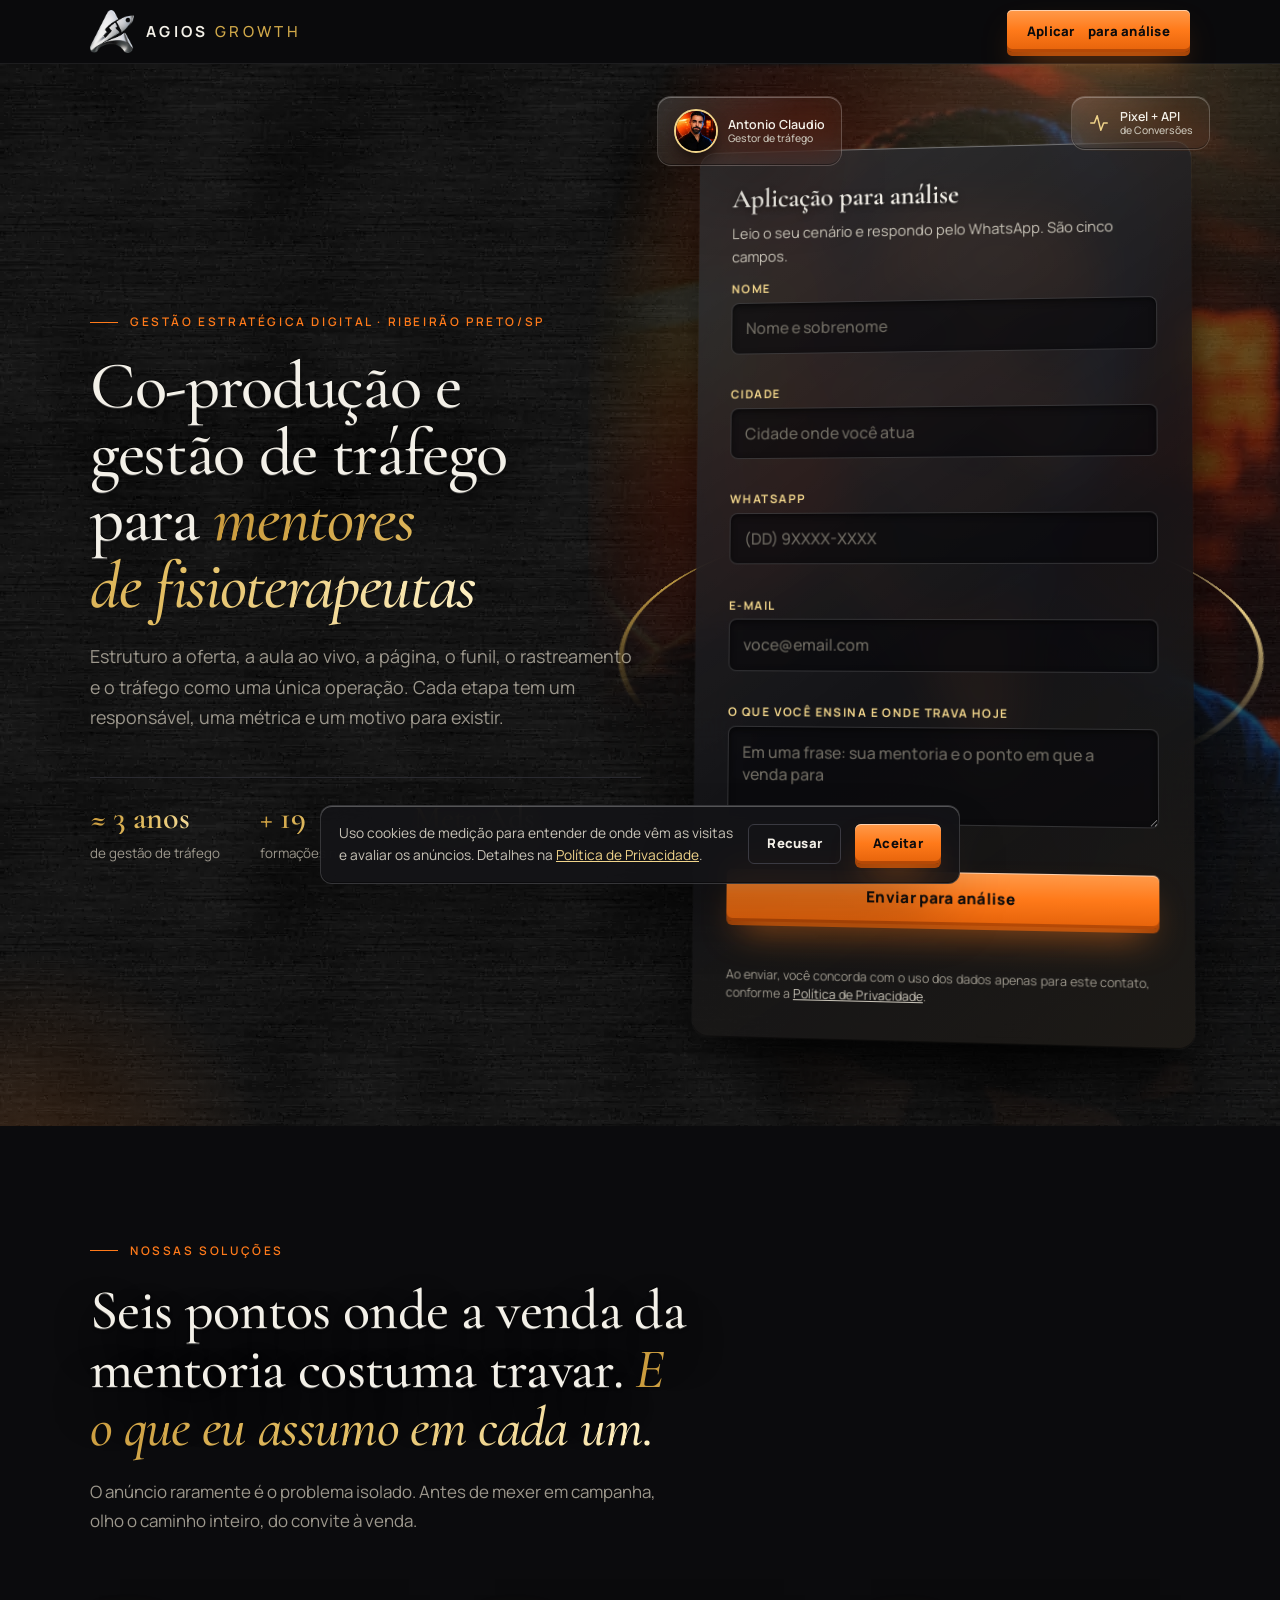
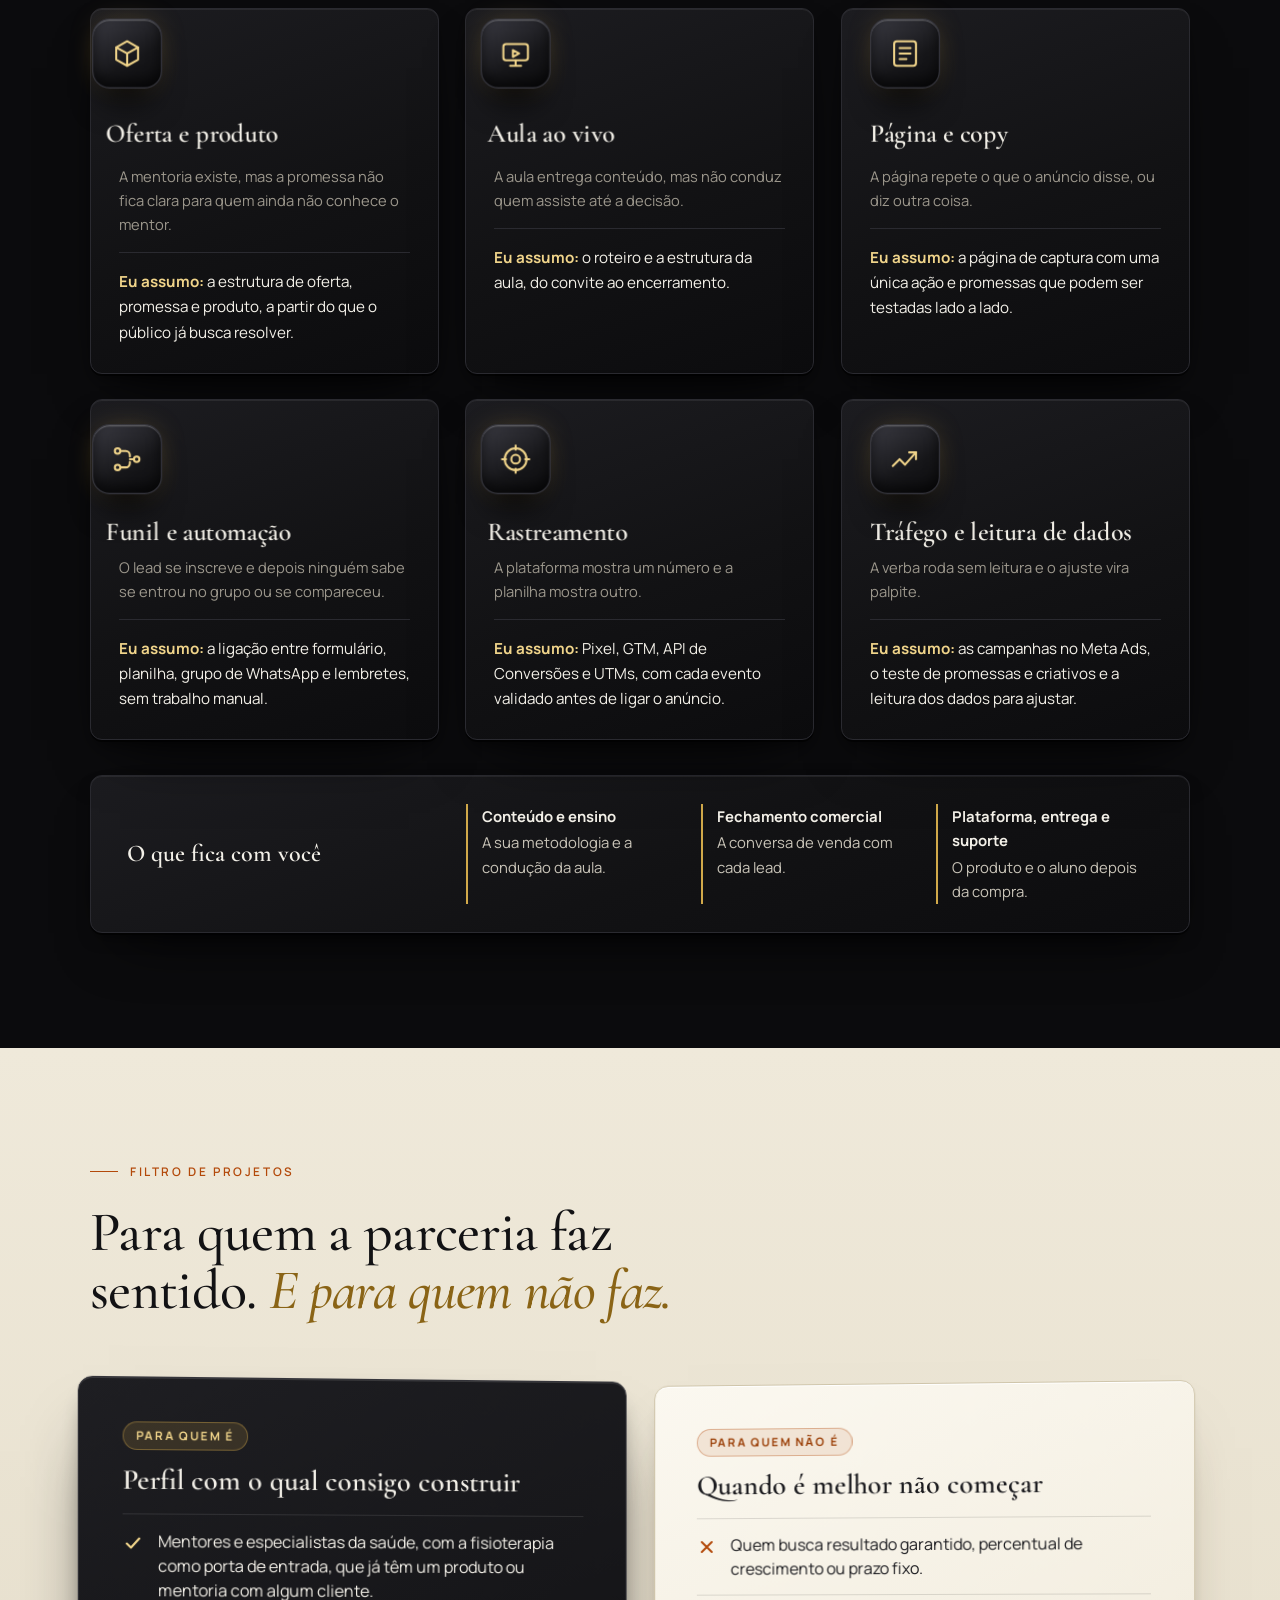
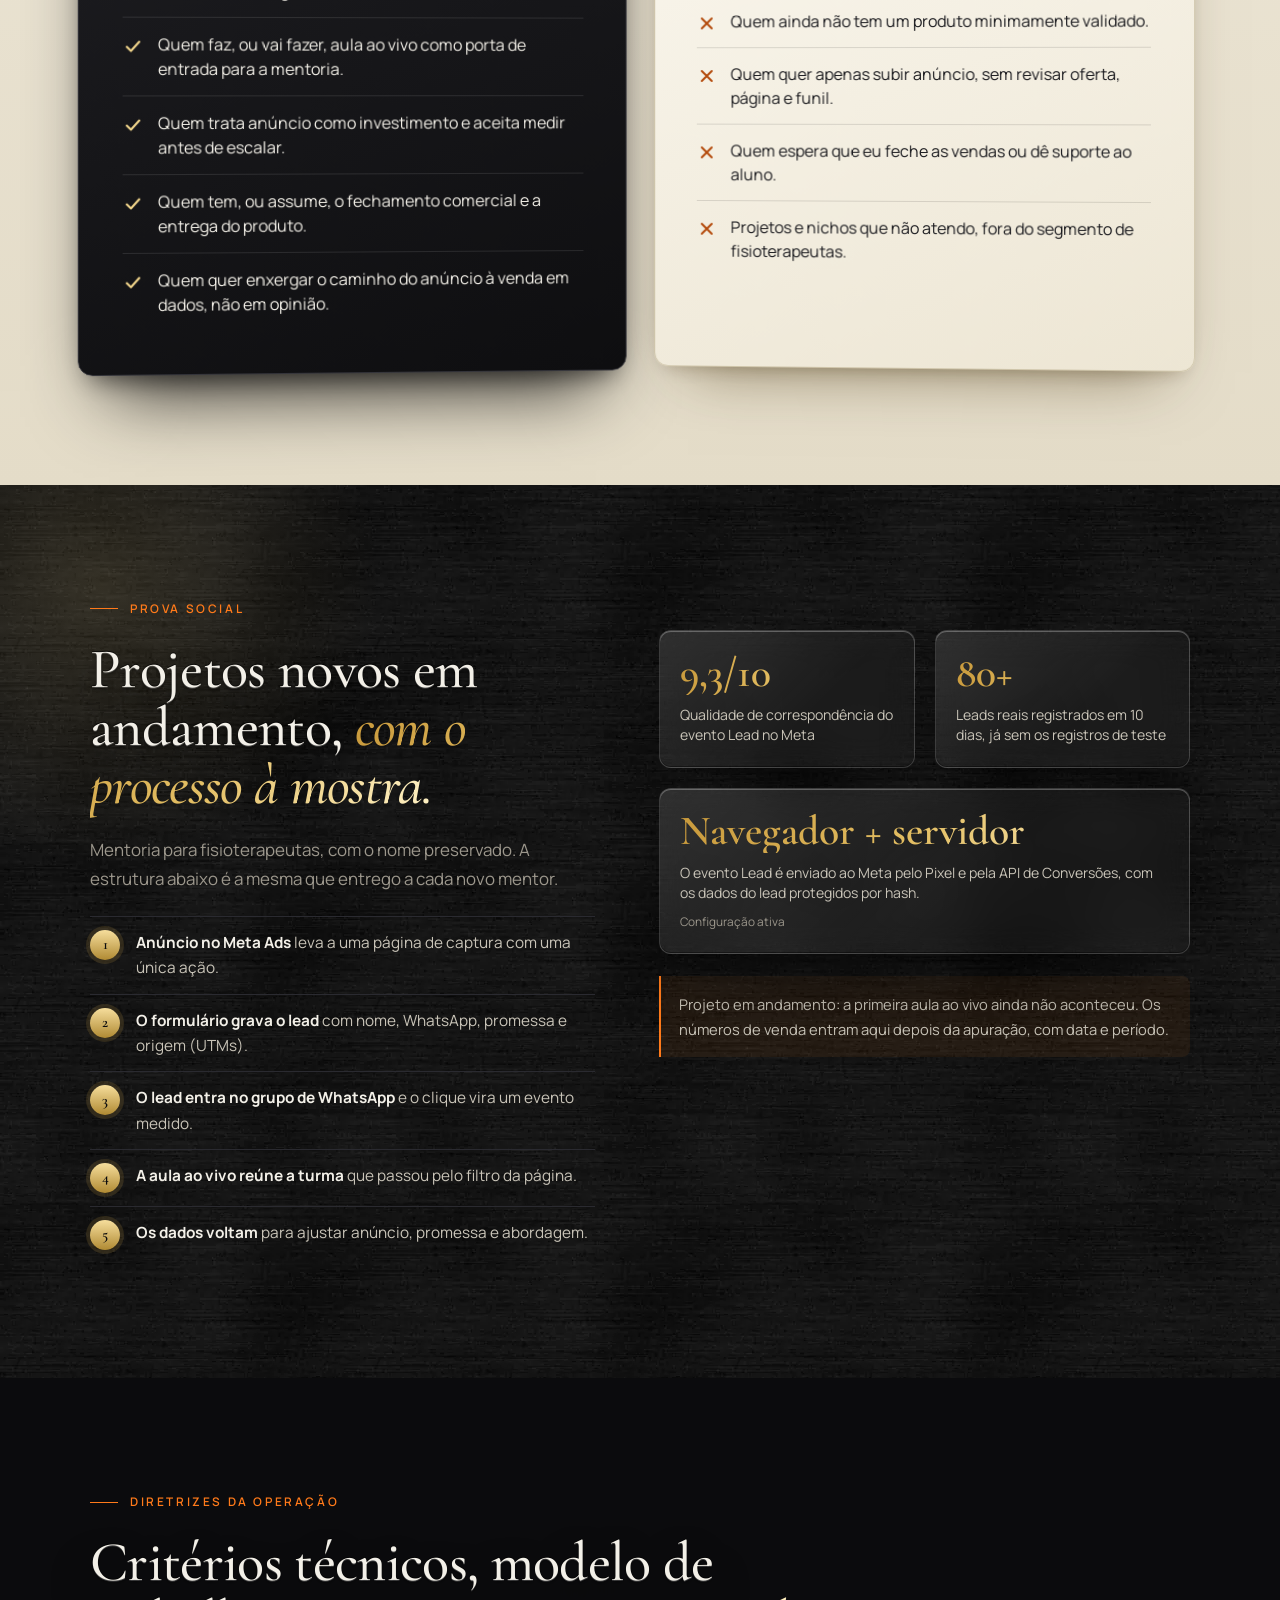
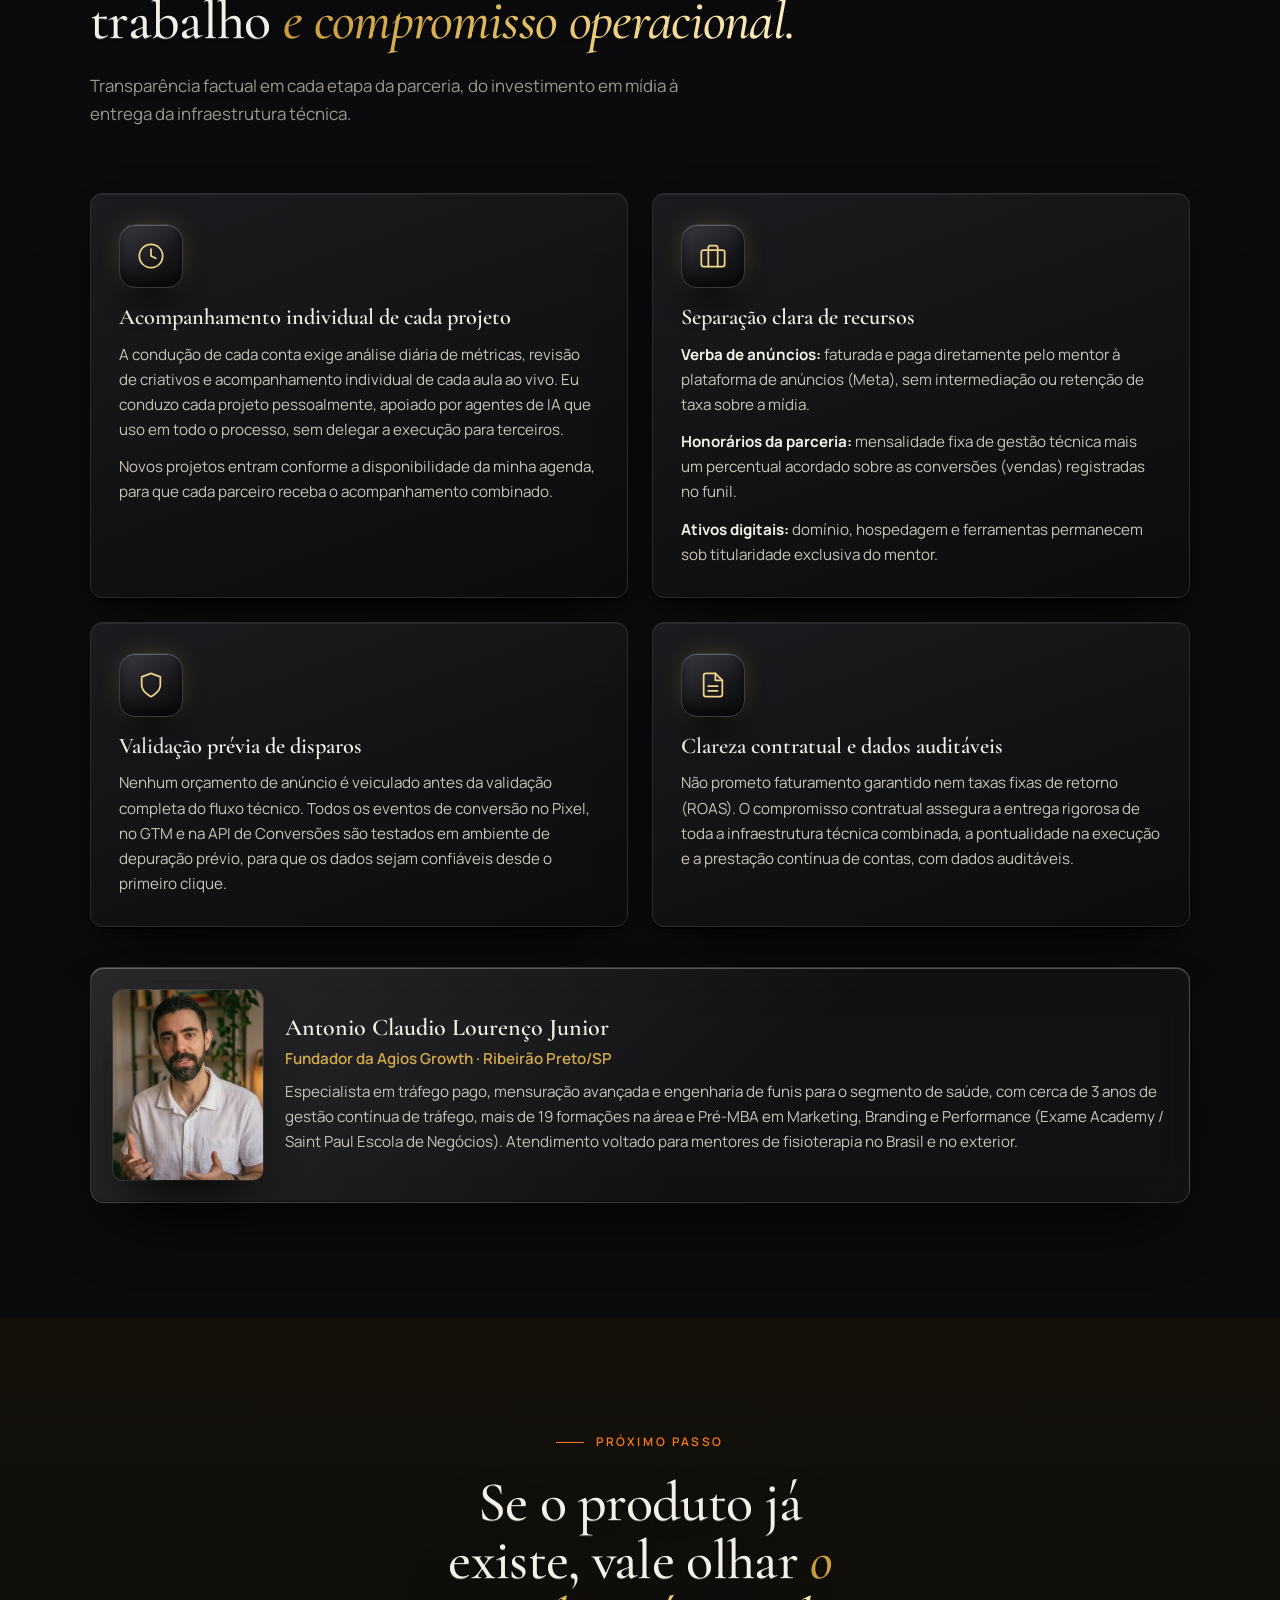
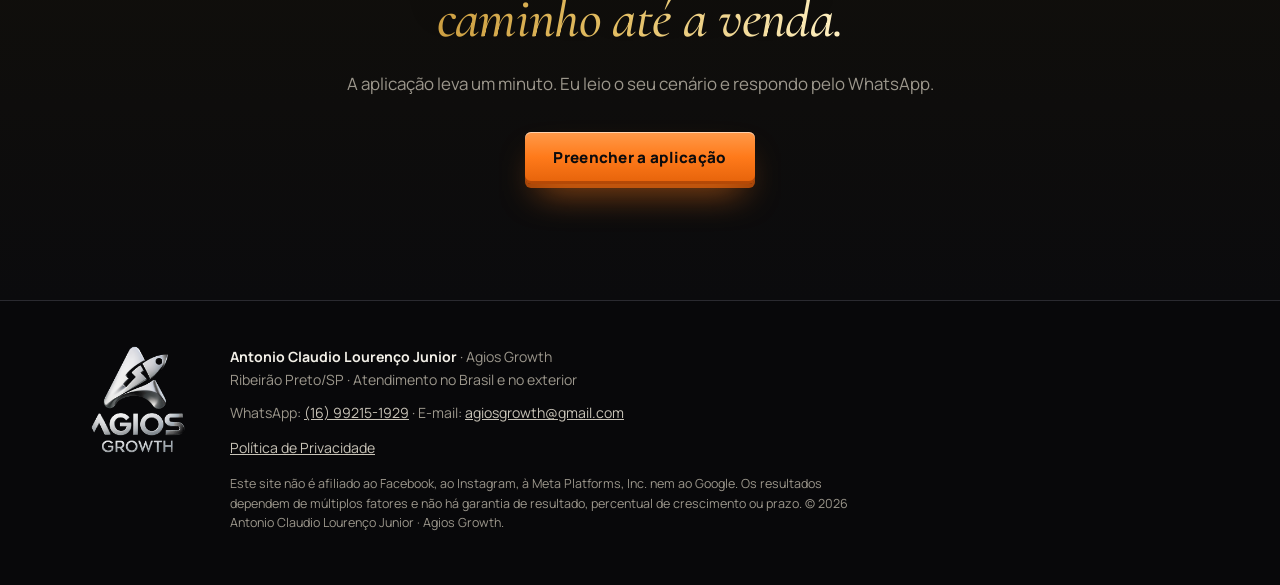
==== commit ee503102: "Add files via upload" ====
--- a/index.html
+++ b/index.html
@@ -64,11 +64,12 @@
 
 <form id="form-lead" class="fcard" novalidate autocomplete="on" aria-labelledby="f-titulo">
 <h2 id="f-titulo" class="emboss">Aplicação para análise</h2>
-<p class="sub">Leio o seu cenário e respondo pelo WhatsApp. São quatro campos.</p>
+<p class="sub">Leio o seu cenário e respondo pelo WhatsApp. São cinco campos.</p>
 
 <div class="field"><label for="f-nome">Nome</label><input id="f-nome" name="nome" type="text" autocomplete="name" placeholder="Nome e sobrenome" required><p class="err" role="alert"></p></div>
 <div class="field"><label for="f-cidade">Cidade</label><input id="f-cidade" name="cidade" type="text" autocomplete="address-level2" placeholder="Cidade onde você atua" required><p class="err" role="alert"></p></div>
 <div class="field"><label for="f-whatsapp">WhatsApp</label><input id="f-whatsapp" name="whatsapp" type="tel" inputmode="numeric" autocomplete="tel-national" placeholder="(DD) 9XXXX-XXXX" required><p class="err" role="alert"></p></div>
+<div class="field"><label for="f-email">E-mail</label><input id="f-email" name="email" type="email" inputmode="email" autocomplete="email" placeholder="voce@email.com" required><p class="err" role="alert"></p></div>
 <div class="field"><label for="f-descricao">O que você ensina e onde trava hoje</label><textarea id="f-descricao" name="descricao" rows="3" maxlength="400" placeholder="Em uma frase: sua mentoria e o ponto em que a venda para" required></textarea><p class="err" role="alert"></p></div>
 <div class="hp" aria-hidden="true"><label>Empresa<input name="empresa" type="text" tabindex="-1" autocomplete="off"></label></div>
 
